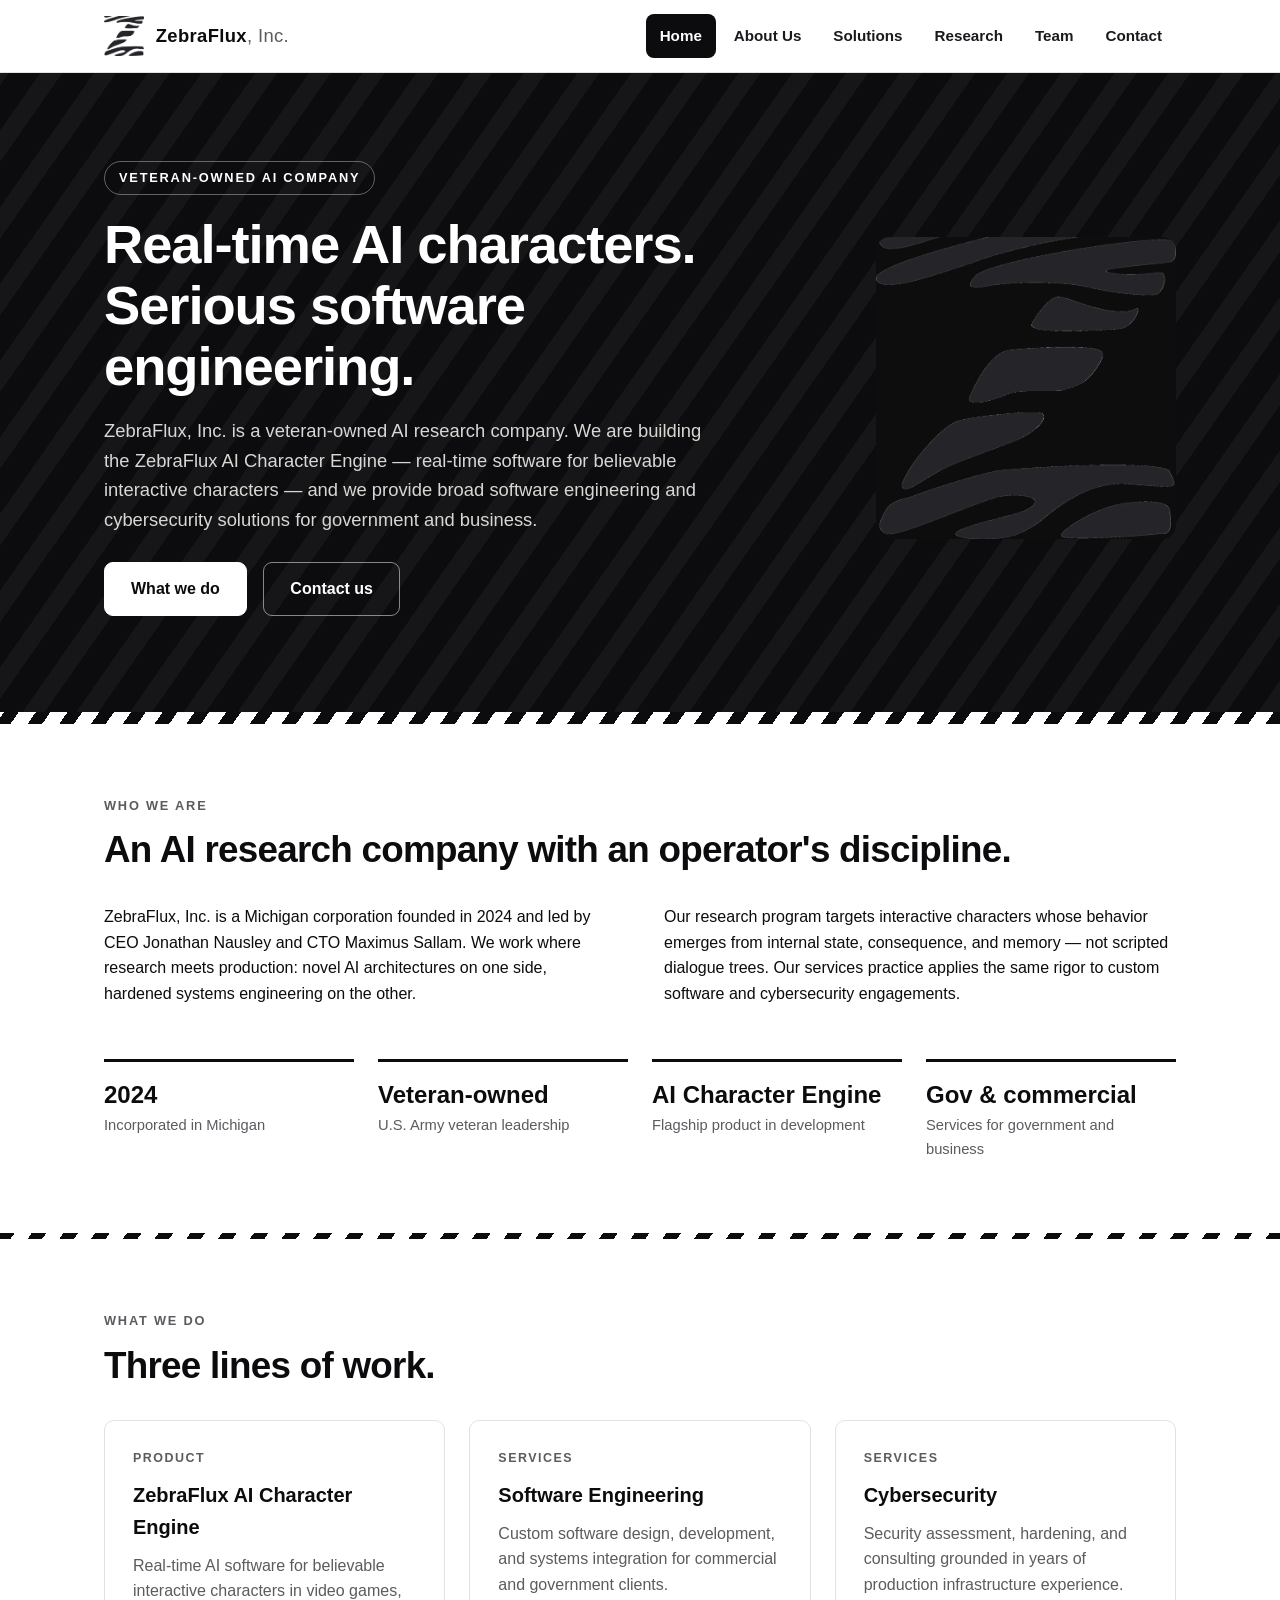
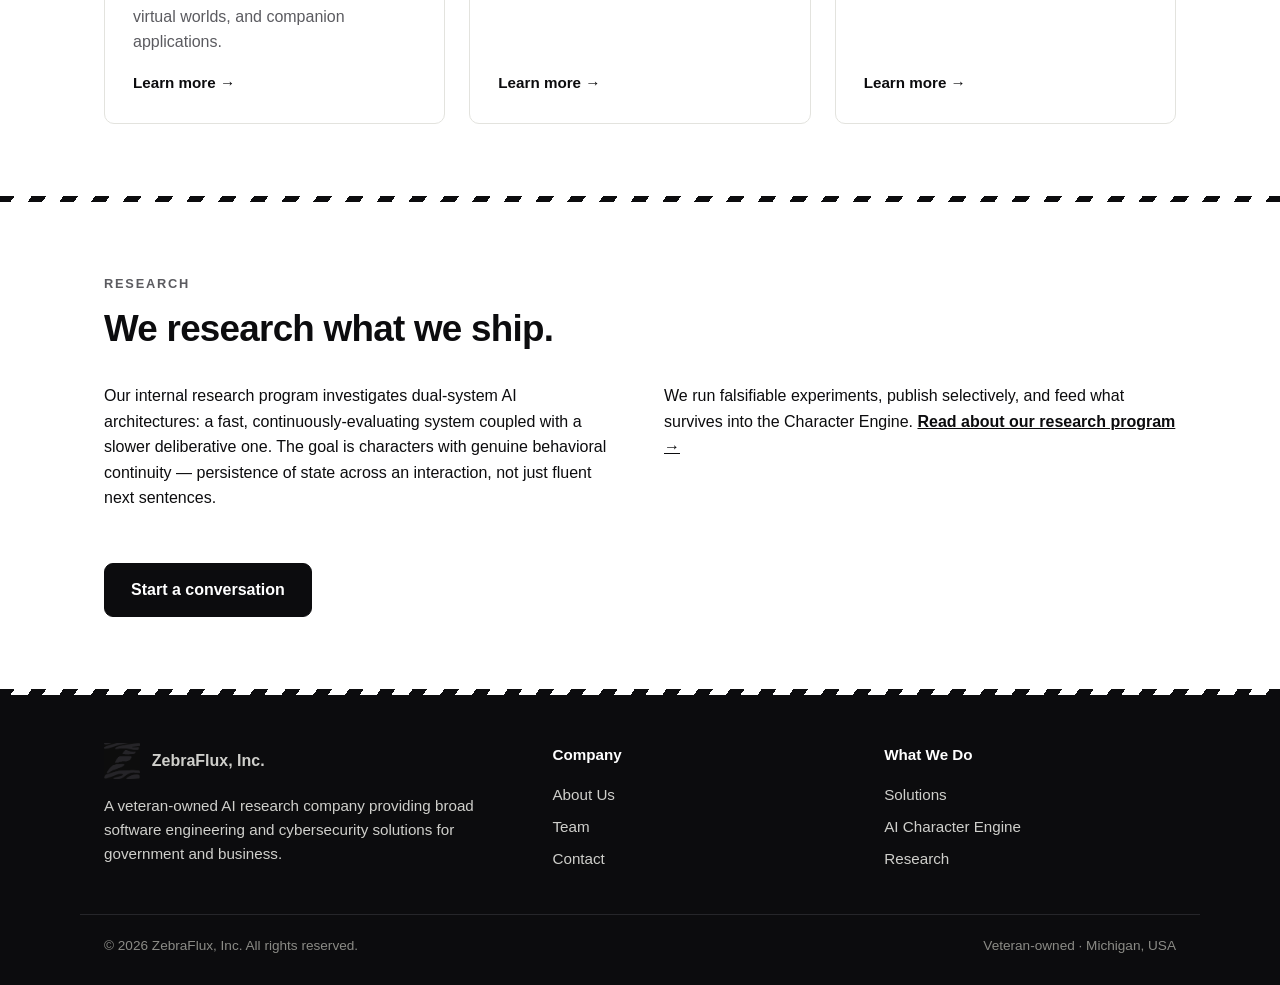
==== index.html @ 6d43fd82 "it's zebra time" ====
<!DOCTYPE html>
<html lang="en">
<head>
<meta charset="UTF-8">
<meta name="viewport" content="width=device-width, initial-scale=1.0">
<title>ZebraFlux, Inc. — AI Research, Software Engineering & Cybersecurity</title>
<meta name="description" content="ZebraFlux, Inc. is a veteran-owned AI research company building the ZebraFlux AI Character Engine and providing broad software engineering and cybersecurity solutions for government and business.">
<link rel="icon" type="image/png" href="assets/zebraflux-logo-official.png">
<link rel="stylesheet" href="css/style.css">
</head>
<body>

<header class="site-header">
  <div class="header-inner">
    <a class="brand" href="index.html">
      <img src="assets/zebraflux-logo-official.png" alt="ZebraFlux logo">
      <span class="brand-name">ZebraFlux<span>, Inc.</span></span>
    </a>
    <button class="nav-toggle" aria-label="Menu" onclick="document.querySelector('.nav').classList.toggle('open')">☰</button>
    <nav class="nav">
      <a href="index.html" class="active">Home</a>
      <a href="about.html">About Us</a>
      <a href="solutions.html">Solutions</a>
      <a href="research.html">Research</a>
      <a href="team.html">Team</a>
      <a href="contact.html">Contact</a>
    </nav>
  </div>
</header>

<section class="hero">
  <div class="hero-inner">
    <div>
      <span class="eyebrow">Veteran-Owned AI Company</span>
      <h1>Real-time AI characters. Serious software engineering.</h1>
      <p class="lede">ZebraFlux, Inc. is a veteran-owned AI research company. We are building the ZebraFlux AI Character Engine — real-time software for believable interactive characters — and we provide broad software engineering and cybersecurity solutions for government and business.</p>
      <a class="btn" href="solutions.html">What we do</a>
      <a class="btn ghost" href="contact.html">Contact us</a>
    </div>
    <div class="hero-mark">
      <img src="assets/zebraflux-logo-official-dark.png" alt="ZebraFlux brush-stroke Z mark">
    </div>
  </div>
</section>
<div class="stripe-band"></div>

<section class="wrap">
  <p class="section-label">Who we are</p>
  <h2 class="section-title">An AI research company with an operator's discipline.</h2>
  <div class="split">
    <p>ZebraFlux, Inc. is a Michigan corporation founded in 2024 and led by CEO Jonathan Nausley and CTO Maximus Sallam. We work where research meets production: novel AI architectures on one side, hardened systems engineering on the other.</p>
    <p>Our research program targets interactive characters whose behavior emerges from internal state, consequence, and memory — not scripted dialogue trees. Our services practice applies the same rigor to custom software and cybersecurity engagements.</p>
  </div>
  <div class="facts">
    <div class="fact"><div class="v">2024</div><div class="l">Incorporated in Michigan</div></div>
    <div class="fact"><div class="v">Veteran-owned</div><div class="l">U.S. Army veteran leadership</div></div>
    <div class="fact"><div class="v">AI Character Engine</div><div class="l">Flagship product in development</div></div>
    <div class="fact"><div class="v">Gov &amp; commercial</div><div class="l">Services for government and business</div></div>
  </div>
</section>

<div class="stripe-band thin"></div>

<section class="wrap">
  <p class="section-label">What we do</p>
  <h2 class="section-title">Three lines of work.</h2>
  <div class="cards">
    <a class="card" href="solutions.html#character-engine">
      <div class="kicker">Product</div>
      <h3>ZebraFlux AI Character Engine</h3>
      <p>Real-time AI software for believable interactive characters in video games, virtual worlds, and companion applications.</p>
      <span class="more">Learn more</span>
    </a>
    <a class="card" href="solutions.html#engineering">
      <div class="kicker">Services</div>
      <h3>Software Engineering</h3>
      <p>Custom software design, development, and systems integration for commercial and government clients.</p>
      <span class="more">Learn more</span>
    </a>
    <a class="card" href="solutions.html#cybersecurity">
      <div class="kicker">Services</div>
      <h3>Cybersecurity</h3>
      <p>Security assessment, hardening, and consulting grounded in years of production infrastructure experience.</p>
      <span class="more">Learn more</span>
    </a>
  </div>
</section>

<div class="stripe-band thin"></div>

<section class="wrap">
  <p class="section-label">Research</p>
  <h2 class="section-title">We research what we ship.</h2>
  <div class="split">
    <p>Our internal research program investigates dual-system AI architectures: a fast, continuously-evaluating system coupled with a slower deliberative one. The goal is characters with genuine behavioral continuity — persistence of state across an interaction, not just fluent next sentences.</p>
    <p>We run falsifiable experiments, publish selectively, and feed what survives into the Character Engine. <a href="research.html" style="font-weight:700">Read about our research program →</a></p>
  </div>
  <div style="margin-top:36px">
    <a class="btn dark" href="contact.html">Start a conversation</a>
  </div>
</section>

<div class="stripe-band thin"></div>
<footer>
  <div class="footer-inner">
    <div>
      <div class="footer-brand">
        <img src="assets/zebraflux-logo-official-dark.png" alt="ZebraFlux logo">
        <strong>ZebraFlux, Inc.</strong>
      </div>
      <p style="font-size:.95rem;max-width:32em">A veteran-owned AI research company providing broad software engineering and cybersecurity solutions for government and business.</p>
    </div>
    <div>
      <h4>Company</h4>
      <a href="about.html">About Us</a>
      <a href="team.html">Team</a>
      <a href="contact.html">Contact</a>
    </div>
    <div>
      <h4>What We Do</h4>
      <a href="solutions.html">Solutions</a>
      <a href="solutions.html#character-engine">AI Character Engine</a>
      <a href="research.html">Research</a>
    </div>
  </div>
  <div class="fineprint">
    <span>© <span id="yr">2026</span> ZebraFlux, Inc. All rights reserved.</span>
    <span>Veteran-owned · Michigan, USA</span>
  </div>
</footer>
<script src="js/main.js"></script>
</body>
</html>
---- css/style.css ----
/* ZebraFlux, Inc. — zebraflux.com
   Zebra theme: monochrome, high contrast, stripe motif. No fluff. */
:root {
  --ink: #0c0c0e;
  --ink-soft: #1a1a1e;
  --paper: #ffffff;
  --smoke: #f4f4f1;
  --line: #e3e3de;
  --muted: #5b5b60;
  --stripe: repeating-linear-gradient(-55deg, #0c0c0e 0 12px, transparent 12px 26px);
  --radius: 10px;
  --maxw: 1120px;
  --font: "Inter", -apple-system, BlinkMacSystemFont, "Segoe UI", Roboto, Helvetica, Arial, sans-serif;
}
* { box-sizing: border-box; }
html { scroll-behavior: smooth; }
body {
  margin: 0;
  font-family: var(--font);
  color: var(--ink);
  background: var(--paper);
  line-height: 1.6;
  -webkit-font-smoothing: antialiased;
}
img { max-width: 100%; }
a { color: inherit; }

/* ---------- header ---------- */
.site-header {
  position: sticky; top: 0; z-index: 50;
  background: rgba(255,255,255,.96);
  backdrop-filter: blur(6px);
  border-bottom: 1px solid var(--line);
}
.header-inner {
  max-width: var(--maxw); margin: 0 auto; padding: 0 24px;
  display: flex; align-items: center; justify-content: space-between;
  height: 72px;
}
.brand { display: flex; align-items: center; gap: 12px; text-decoration: none; }
.brand img { height: 40px; width: auto; display: block; }
.brand-name { font-weight: 800; letter-spacing: .02em; font-size: 1.15rem; }
.brand-name span { font-weight: 400; color: var(--muted); }
.nav { display: flex; gap: 4px; align-items: center; }
.nav a {
  text-decoration: none; font-size: .95rem; font-weight: 600;
  padding: 10px 14px; border-radius: 8px; color: var(--ink-soft);
}
.nav a:hover { background: var(--smoke); }
.nav a.active { background: var(--ink); color: #fff; }
.nav-toggle { display: none; background: none; border: 1px solid var(--line); border-radius: 8px; padding: 8px 12px; font-size: 1.1rem; cursor: pointer; }

/* ---------- hero ---------- */
.hero {
  background: var(--ink);
  color: #fff;
  position: relative;
  overflow: hidden;
}
.hero::after {
  content: ""; position: absolute; inset: 0;
  background: repeating-linear-gradient(-55deg, rgba(255,255,255,.045) 0 18px, transparent 18px 44px);
  pointer-events: none;
}
.hero-inner {
  max-width: var(--maxw); margin: 0 auto; padding: 88px 24px 96px;
  position: relative; z-index: 1;
  display: grid; grid-template-columns: 1.4fr .8fr; gap: 48px; align-items: center;
}
.eyebrow {
  display: inline-block; font-size: .8rem; font-weight: 700;
  letter-spacing: .14em; text-transform: uppercase;
  border: 1px solid rgba(255,255,255,.35); border-radius: 999px;
  padding: 6px 14px; margin-bottom: 20px; color: #fff;
}
.hero h1 { font-size: clamp(2rem, 4.6vw, 3.4rem); line-height: 1.12; margin: 0 0 18px; letter-spacing: -0.02em; }
.hero p.lede { font-size: 1.15rem; color: #d7d7d4; max-width: 34em; margin: 0 0 28px; }
.hero-mark img { width: 100%; max-width: 300px; display: block; margin-left: auto; border-radius: 14px; }
.btn {
  display: inline-block; text-decoration: none; font-weight: 700;
  padding: 13px 26px; border-radius: 9px; font-size: 1rem;
  background: #fff; color: var(--ink); border: 1px solid #fff;
}
.btn:hover { background: transparent; color: #fff; }
.btn.dark { background: var(--ink); color: #fff; border-color: var(--ink); }
.btn.dark:hover { background: transparent; color: var(--ink); }
.btn.ghost { background: transparent; color: #fff; border-color: rgba(255,255,255,.5); margin-left: 12px; }
.btn.ghost:hover { border-color: #fff; }

/* ---------- stripe divider ---------- */
.stripe-band { height: 12px; background: var(--stripe); }
.stripe-band.thin { height: 6px; }

/* ---------- layout ---------- */
.wrap { max-width: var(--maxw); margin: 0 auto; padding: 72px 24px; }
.wrap.narrow { max-width: 780px; }
.section-label { font-size: .8rem; font-weight: 700; letter-spacing: .14em; text-transform: uppercase; color: var(--muted); margin: 0 0 12px; }
h2.section-title { font-size: clamp(1.6rem, 3vw, 2.3rem); letter-spacing: -0.02em; margin: 0 0 16px; line-height: 1.2; }
.split { display: grid; grid-template-columns: 1fr 1fr; gap: 48px; align-items: start; }
.split h3 { margin-top: 0; }
.muted { color: var(--muted); }

/* cards */
.cards { display: grid; grid-template-columns: repeat(3, 1fr); gap: 24px; margin-top: 32px; }
.card {
  border: 1px solid var(--line); border-radius: var(--radius);
  padding: 28px; background: #fff; text-decoration: none; color: inherit;
  display: flex; flex-direction: column;
}
.card:hover { border-color: var(--ink); }
.card .kicker { font-size: .78rem; font-weight: 700; letter-spacing: .12em; text-transform: uppercase; color: var(--muted); margin-bottom: 10px; }
.card h3 { margin: 0 0 10px; font-size: 1.25rem; }
.card p { margin: 0 0 16px; color: var(--muted); flex: 1; }
.card .more { font-weight: 700; font-size: .95rem; }
.card .more::after { content: " →"; }

/* team */
.team-grid { display: grid; grid-template-columns: 1fr 1fr; gap: 24px; margin-top: 32px; }
.member { border: 1px solid var(--line); border-radius: var(--radius); padding: 32px; display: flex; gap: 24px; align-items: flex-start; }
.avatar {
  flex: 0 0 84px; width: 84px; height: 84px; border-radius: 50%;
  background: var(--ink); color: #fff;
  display: flex; align-items: center; justify-content: center;
  font-weight: 800; font-size: 1.6rem; letter-spacing: .02em;
}
.member h3 { margin: 0 0 4px; }
.member .role { font-weight: 700; font-size: .9rem; color: var(--muted); margin-bottom: 12px; }
.member p { margin: 0; color: var(--muted); font-size: .98rem; }

/* facts */
.facts { display: grid; grid-template-columns: repeat(4, 1fr); gap: 24px; margin-top: 36px; }
.fact { border-top: 3px solid var(--ink); padding-top: 14px; }
.fact .v { font-size: 1.5rem; font-weight: 800; }
.fact .l { color: var(--muted); font-size: .92rem; }

/* ---------- contact form ---------- */
.form-grid { display: grid; grid-template-columns: 1fr 1fr; gap: 20px; }
.field { display: flex; flex-direction: column; gap: 6px; }
.field.full { grid-column: 1 / -1; }
.field label { font-weight: 700; font-size: .9rem; }
.field input, .field select, .field textarea {
  font: inherit; padding: 12px 14px; border: 1px solid var(--line);
  border-radius: 8px; background: #fff; color: var(--ink);
}
.field input:focus, .field select:focus, .field textarea:focus {
  outline: 2px solid var(--ink); outline-offset: 1px; border-color: var(--ink);
}
.field textarea { min-height: 150px; resize: vertical; }
.form-note { font-size: .9rem; color: var(--muted); margin-top: 16px; }
.contact-alt { margin-top: 40px; border: 1px solid var(--line); border-radius: var(--radius); padding: 28px; background: var(--smoke); }

/* ---------- footer ---------- */
footer { background: var(--ink); color: #cfcfcb; }
.footer-inner { max-width: var(--maxw); margin: 0 auto; padding: 48px 24px 32px; display: grid; grid-template-columns: 1.4fr 1fr 1fr; gap: 40px; }
.footer-inner h4 { color: #fff; margin: 0 0 12px; font-size: .95rem; }
.footer-inner a { color: #cfcfcb; text-decoration: none; display: block; padding: 4px 0; font-size: .95rem; }
.footer-inner a:hover { color: #fff; }
.footer-brand { display: flex; align-items: center; gap: 12px; margin-bottom: 14px; }
.footer-brand img { height: 36px; }
.fineprint { max-width: var(--maxw); margin: 0 auto; padding: 0 24px 28px; font-size: .85rem; color: #8b8b86; border-top: 1px solid #26262a; padding-top: 20px; display: flex; justify-content: space-between; flex-wrap: wrap; gap: 8px; }

/* ---------- responsive ---------- */
@media (max-width: 900px) {
  .hero-inner { grid-template-columns: 1fr; padding: 64px 24px; }
  .hero-mark img { margin: 0; max-width: 200px; }
  .cards, .team-grid { grid-template-columns: 1fr; }
  .split { grid-template-columns: 1fr; }
  .facts { grid-template-columns: 1fr 1fr; }
  .footer-inner { grid-template-columns: 1fr; }
  .nav {
    display: none; position: absolute; top: 72px; left: 0; right: 0;
    background: #fff; flex-direction: column; align-items: stretch;
    border-bottom: 1px solid var(--line); padding: 8px 16px 16px;
  }
  .nav.open { display: flex; }
  .nav-toggle { display: block; }
  .form-grid { grid-template-columns: 1fr; }
}
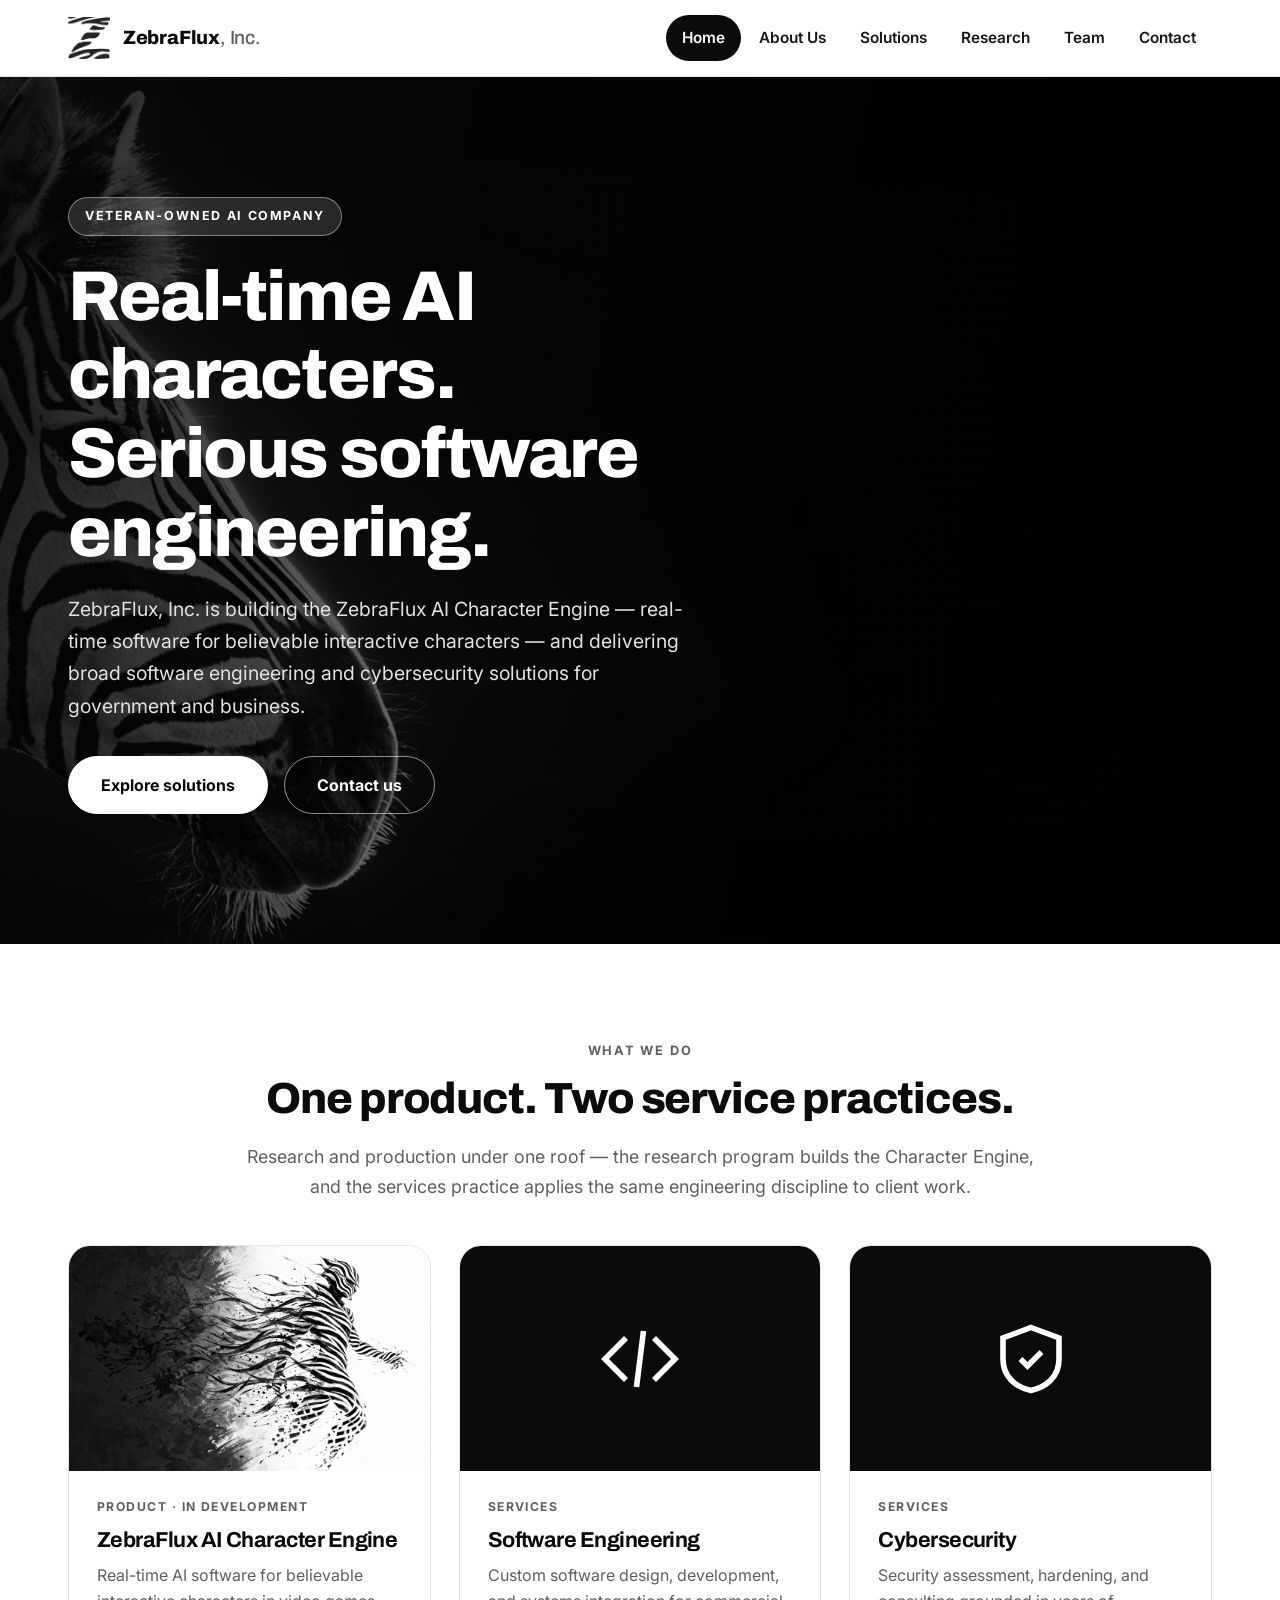
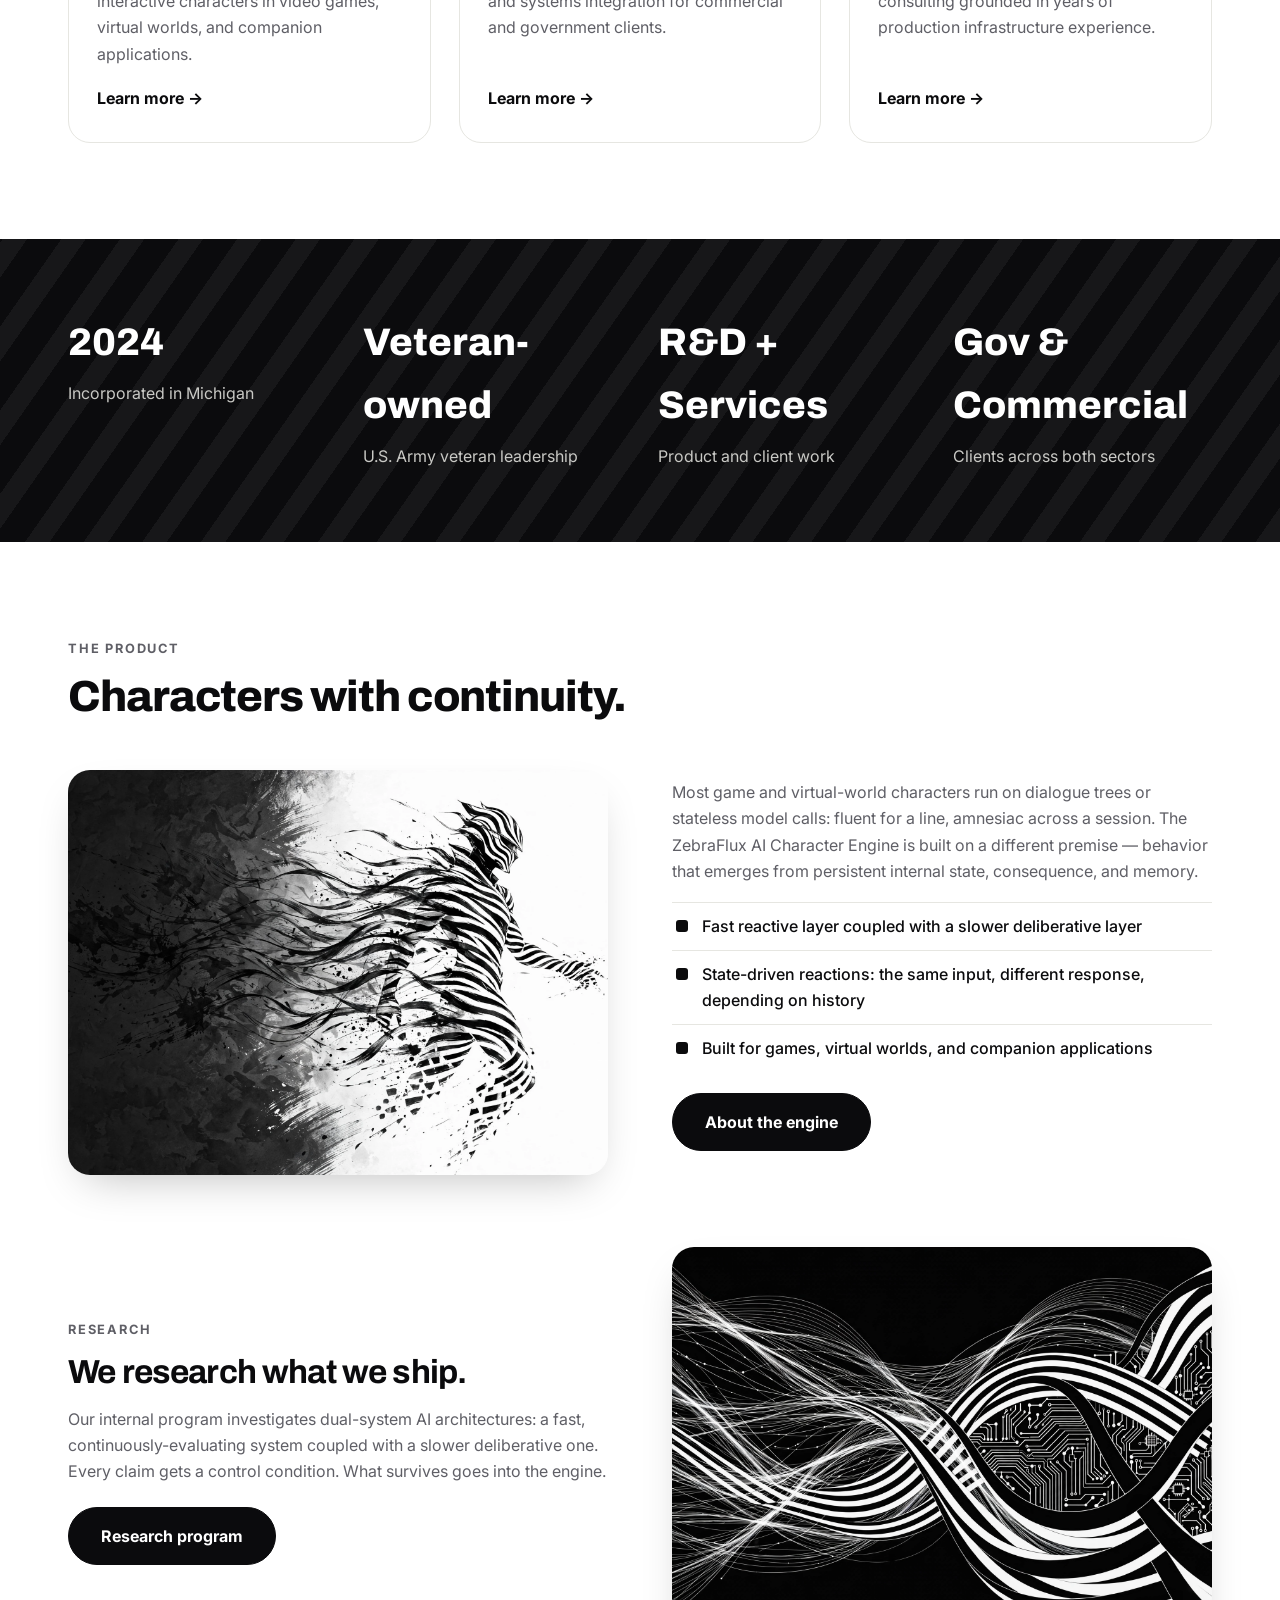
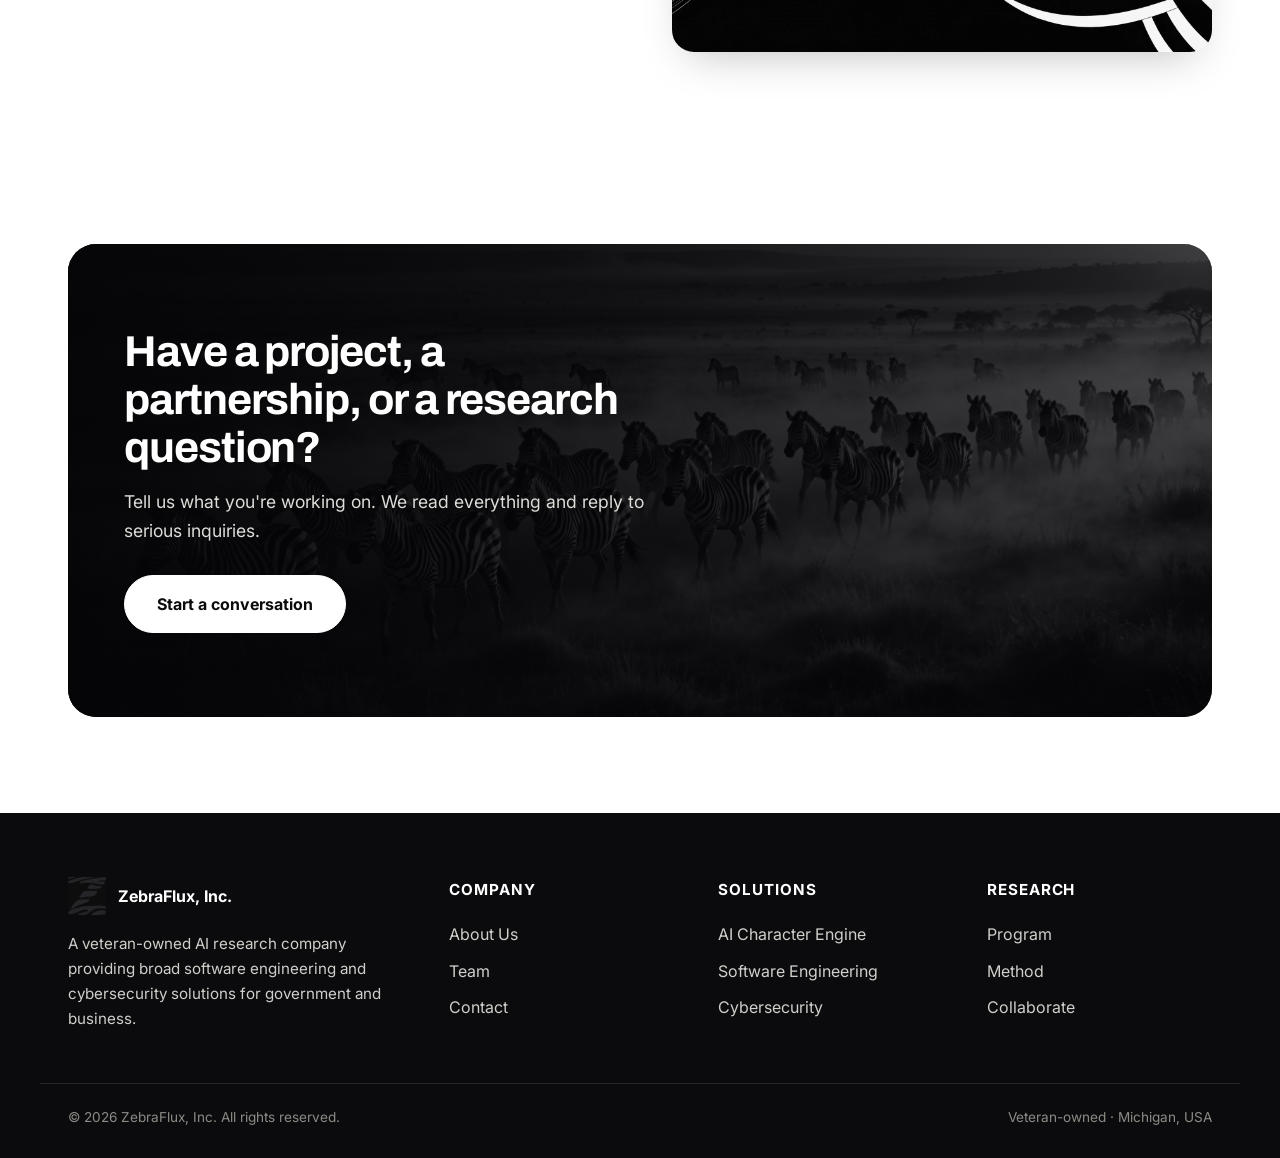
==== commit 303ec715: "edited the site using Angular" ====
--- a/index.html
+++ b/index.html
@@ -6,6 +6,9 @@
 <title>ZebraFlux, Inc. — AI Research, Software Engineering & Cybersecurity</title>
 <meta name="description" content="ZebraFlux, Inc. is a veteran-owned AI research company building the ZebraFlux AI Character Engine and providing broad software engineering and cybersecurity solutions for government and business.">
 <link rel="icon" type="image/png" href="assets/zebraflux-logo-official.png">
+<link rel="preconnect" href="https://fonts.googleapis.com">
+<link rel="preconnect" href="https://fonts.gstatic.com" crossorigin>
+<link href="https://fonts.googleapis.com/css2?family=Archivo:wght@500;700;800&family=Inter:wght@400;500;600;700&display=swap" rel="stylesheet">
 <link rel="stylesheet" href="css/style.css">
 </head>
 <body>
@@ -28,87 +31,116 @@
   </div>
 </header>
 
-<section class="hero">
+<section class="hero-photo">
+  <img class="bg" src="assets/hero-zebra.webp" alt="Zebra in dramatic black-and-white studio light">
+  <div class="scrim"></div>
   <div class="hero-inner">
-    <div>
-      <span class="eyebrow">Veteran-Owned AI Company</span>
+    <div class="constrain">
+      <span class="chip">Veteran-Owned AI Company</span>
       <h1>Real-time AI characters. Serious software engineering.</h1>
-      <p class="lede">ZebraFlux, Inc. is a veteran-owned AI research company. We are building the ZebraFlux AI Character Engine — real-time software for believable interactive characters — and we provide broad software engineering and cybersecurity solutions for government and business.</p>
-      <a class="btn" href="solutions.html">What we do</a>
+      <p class="lede">ZebraFlux, Inc. is building the ZebraFlux AI Character Engine — real-time software for believable interactive characters — and delivering broad software engineering and cybersecurity solutions for government and business.</p>
+      <a class="btn" href="solutions.html">Explore solutions</a>
       <a class="btn ghost" href="contact.html">Contact us</a>
-    </div>
-    <div class="hero-mark">
-      <img src="assets/zebraflux-logo-official-dark.png" alt="ZebraFlux brush-stroke Z mark">
     </div>
   </div>
 </section>
-<div class="stripe-band"></div>
 
 <section class="wrap">
-  <p class="section-label">Who we are</p>
-  <h2 class="section-title">An AI research company with an operator's discipline.</h2>
-  <div class="split">
-    <p>ZebraFlux, Inc. is a Michigan corporation founded in 2024 and led by CEO Jonathan Nausley and CTO Maximus Sallam. We work where research meets production: novel AI architectures on one side, hardened systems engineering on the other.</p>
-    <p>Our research program targets interactive characters whose behavior emerges from internal state, consequence, and memory — not scripted dialogue trees. Our services practice applies the same rigor to custom software and cybersecurity engagements.</p>
+  <div class="center">
+    <p class="eyebrow">What we do</p>
+    <h2 class="section-title">One product. Two service practices.</h2>
+    <p class="section-sub">Research and production under one roof — the research program builds the Character Engine, and the services practice applies the same engineering discipline to client work.</p>
   </div>
-  <div class="facts">
-    <div class="fact"><div class="v">2024</div><div class="l">Incorporated in Michigan</div></div>
-    <div class="fact"><div class="v">Veteran-owned</div><div class="l">U.S. Army veteran leadership</div></div>
-    <div class="fact"><div class="v">AI Character Engine</div><div class="l">Flagship product in development</div></div>
-    <div class="fact"><div class="v">Gov &amp; commercial</div><div class="l">Services for government and business</div></div>
-  </div>
-</section>
-
-<div class="stripe-band thin"></div>
-
-<section class="wrap">
-  <p class="section-label">What we do</p>
-  <h2 class="section-title">Three lines of work.</h2>
-  <div class="cards">
-    <a class="card" href="solutions.html#character-engine">
-      <div class="kicker">Product</div>
-      <h3>ZebraFlux AI Character Engine</h3>
-      <p>Real-time AI software for believable interactive characters in video games, virtual worlds, and companion applications.</p>
-      <span class="more">Learn more</span>
+  <div class="media-cards">
+    <a class="media-card" href="solutions.html#character-engine">
+      <div class="ph"><img src="assets/engine-figure.webp" alt="Stylized character figure dissolving into zebra stripes"></div>
+      <div class="tx">
+        <div class="kicker">Product · In development</div>
+        <h3>ZebraFlux AI Character Engine</h3>
+        <p>Real-time AI software for believable interactive characters in video games, virtual worlds, and companion applications.</p>
+        <span class="more">Learn more</span>
+      </div>
     </a>
-    <a class="card" href="solutions.html#engineering">
-      <div class="kicker">Services</div>
-      <h3>Software Engineering</h3>
-      <p>Custom software design, development, and systems integration for commercial and government clients.</p>
-      <span class="more">Learn more</span>
+    <a class="media-card" href="solutions.html#engineering">
+      <div class="ph tile">
+        <svg viewBox="0 0 24 24"><path d="M8 6l-6 6 6 6M16 6l6 6-6 6M13 4l-2 16"/></svg>
+      </div>
+      <div class="tx">
+        <div class="kicker">Services</div>
+        <h3>Software Engineering</h3>
+        <p>Custom software design, development, and systems integration for commercial and government clients.</p>
+        <span class="more">Learn more</span>
+      </div>
     </a>
-    <a class="card" href="solutions.html#cybersecurity">
-      <div class="kicker">Services</div>
-      <h3>Cybersecurity</h3>
-      <p>Security assessment, hardening, and consulting grounded in years of production infrastructure experience.</p>
-      <span class="more">Learn more</span>
+    <a class="media-card" href="solutions.html#cybersecurity">
+      <div class="ph tile">
+        <svg viewBox="0 0 24 24"><path d="M12 3l8 3v6c0 5-3.5 8-8 9-4.5-1-8-4-8-9V6z"/><path d="M9 12l2 2 4-4"/></svg>
+      </div>
+      <div class="tx">
+        <div class="kicker">Services</div>
+        <h3>Cybersecurity</h3>
+        <p>Security assessment, hardening, and consulting grounded in years of production infrastructure experience.</p>
+        <span class="more">Learn more</span>
+      </div>
     </a>
   </div>
 </section>
 
-<div class="stripe-band thin"></div>
-
-<section class="wrap">
-  <p class="section-label">Research</p>
-  <h2 class="section-title">We research what we ship.</h2>
-  <div class="split">
-    <p>Our internal research program investigates dual-system AI architectures: a fast, continuously-evaluating system coupled with a slower deliberative one. The goal is characters with genuine behavioral continuity — persistence of state across an interaction, not just fluent next sentences.</p>
-    <p>We run falsifiable experiments, publish selectively, and feed what survives into the Character Engine. <a href="research.html" style="font-weight:700">Read about our research program →</a></p>
-  </div>
-  <div style="margin-top:36px">
-    <a class="btn dark" href="contact.html">Start a conversation</a>
+<section class="band">
+  <div class="band-inner">
+    <div class="stat"><div class="v">2024</div><div class="l">Incorporated in Michigan</div></div>
+    <div class="stat"><div class="v">Veteran-owned</div><div class="l">U.S. Army veteran leadership</div></div>
+    <div class="stat"><div class="v">R&amp;D + Services</div><div class="l">Product and client work</div></div>
+    <div class="stat"><div class="v">Gov &amp; Commercial</div><div class="l">Clients across both sectors</div></div>
   </div>
 </section>
 
-<div class="stripe-band thin"></div>
+<section class="wrap">
+  <p class="eyebrow">The product</p>
+  <h2 class="section-title">Characters with continuity.</h2>
+  <div class="feature">
+    <div class="f-media"><img src="assets/engine-figure.webp" alt="Character figure formed from zebra stripes"></div>
+    <div class="f-text">
+      <p>Most game and virtual-world characters run on dialogue trees or stateless model calls: fluent for a line, amnesiac across a session. The ZebraFlux AI Character Engine is built on a different premise — behavior that emerges from persistent internal state, consequence, and memory.</p>
+      <ul>
+        <li>Fast reactive layer coupled with a slower deliberative layer</li>
+        <li>State-driven reactions: the same input, different response, depending on history</li>
+        <li>Built for games, virtual worlds, and companion applications</li>
+      </ul>
+      <p style="margin-top:22px"><a class="btn dark" href="solutions.html#character-engine">About the engine</a></p>
+    </div>
+  </div>
+  <div class="feature flip">
+    <div class="f-media"><img src="assets/research-dual.webp" alt="Two interweaving systems rendered as stripe-like data streams"></div>
+    <div class="f-text">
+      <p class="eyebrow">Research</p>
+      <h3>We research what we ship.</h3>
+      <p>Our internal program investigates dual-system AI architectures: a fast, continuously-evaluating system coupled with a slower deliberative one. Every claim gets a control condition. What survives goes into the engine.</p>
+      <p style="margin-top:22px"><a class="btn dark" href="research.html">Research program</a></p>
+    </div>
+  </div>
+</section>
+
+<section class="cta-pad">
+  <div class="cta-banner">
+    <img class="bg" src="assets/about-herd.webp" alt="">
+    <div class="scrim"></div>
+    <div class="cta-inner">
+      <h2>Have a project, a partnership, or a research question?</h2>
+      <p>Tell us what you're working on. We read everything and reply to serious inquiries.</p>
+      <a class="btn" href="contact.html">Start a conversation</a>
+    </div>
+  </div>
+</section>
+
 <footer>
   <div class="footer-inner">
     <div>
       <div class="footer-brand">
         <img src="assets/zebraflux-logo-official-dark.png" alt="ZebraFlux logo">
-        <strong>ZebraFlux, Inc.</strong>
+        <strong style="color:#fff">ZebraFlux, Inc.</strong>
       </div>
-      <p style="font-size:.95rem;max-width:32em">A veteran-owned AI research company providing broad software engineering and cybersecurity solutions for government and business.</p>
+      <p style="font-size:.95rem;max-width:30em">A veteran-owned AI research company providing broad software engineering and cybersecurity solutions for government and business.</p>
     </div>
     <div>
       <h4>Company</h4>
@@ -117,10 +149,16 @@
       <a href="contact.html">Contact</a>
     </div>
     <div>
-      <h4>What We Do</h4>
-      <a href="solutions.html">Solutions</a>
+      <h4>Solutions</h4>
       <a href="solutions.html#character-engine">AI Character Engine</a>
-      <a href="research.html">Research</a>
+      <a href="solutions.html#engineering">Software Engineering</a>
+      <a href="solutions.html#cybersecurity">Cybersecurity</a>
+    </div>
+    <div>
+      <h4>Research</h4>
+      <a href="research.html">Program</a>
+      <a href="research.html#method">Method</a>
+      <a href="contact.html">Collaborate</a>
     </div>
   </div>
   <div class="fineprint">
--- a/css/style.css
+++ b/css/style.css
@@ -1,178 +1,180 @@
 /* ZebraFlux, Inc. — zebraflux.com
-   Zebra theme: monochrome, high contrast, stripe motif. No fluff. */
+   Design language: Google developer sites (tensorflow.org / developers.google.com)
+   — big display type, rounded cards, full-bleed photo heroes, generous whitespace.
+   Palette: zebra monochrome. */
 :root {
-  --ink: #0c0c0e;
-  --ink-soft: #1a1a1e;
+  --ink: #0b0b0d;
+  --ink-2: #17171b;
   --paper: #ffffff;
-  --smoke: #f4f4f1;
-  --line: #e3e3de;
-  --muted: #5b5b60;
-  --stripe: repeating-linear-gradient(-55deg, #0c0c0e 0 12px, transparent 12px 26px);
-  --radius: 10px;
-  --maxw: 1120px;
-  --font: "Inter", -apple-system, BlinkMacSystemFont, "Segoe UI", Roboto, Helvetica, Arial, sans-serif;
+  --wash: #f5f5f3;
+  --line: #e6e6e1;
+  --muted: #5f5f66;
+  --radius: 22px;
+  --maxw: 1200px;
+  --display: "Archivo", "Inter", -apple-system, "Segoe UI", Roboto, sans-serif;
+  --body: "Inter", -apple-system, BlinkMacSystemFont, "Segoe UI", Roboto, sans-serif;
+  --shadow: 0 18px 45px -18px rgba(0,0,0,.28);
 }
 * { box-sizing: border-box; }
 html { scroll-behavior: smooth; }
-body {
-  margin: 0;
-  font-family: var(--font);
-  color: var(--ink);
-  background: var(--paper);
-  line-height: 1.6;
-  -webkit-font-smoothing: antialiased;
-}
-img { max-width: 100%; }
+body { margin: 0; font-family: var(--body); color: var(--ink); background: var(--paper); line-height: 1.65; -webkit-font-smoothing: antialiased; }
+img { max-width: 100%; display: block; }
 a { color: inherit; }
+h1, h2, h3 { font-family: var(--display); letter-spacing: -0.025em; line-height: 1.12; }
 
 /* ---------- header ---------- */
-.site-header {
-  position: sticky; top: 0; z-index: 50;
-  background: rgba(255,255,255,.96);
-  backdrop-filter: blur(6px);
-  border-bottom: 1px solid var(--line);
-}
-.header-inner {
-  max-width: var(--maxw); margin: 0 auto; padding: 0 24px;
-  display: flex; align-items: center; justify-content: space-between;
-  height: 72px;
-}
-.brand { display: flex; align-items: center; gap: 12px; text-decoration: none; }
-.brand img { height: 40px; width: auto; display: block; }
-.brand-name { font-weight: 800; letter-spacing: .02em; font-size: 1.15rem; }
-.brand-name span { font-weight: 400; color: var(--muted); }
-.nav { display: flex; gap: 4px; align-items: center; }
-.nav a {
-  text-decoration: none; font-size: .95rem; font-weight: 600;
-  padding: 10px 14px; border-radius: 8px; color: var(--ink-soft);
-}
-.nav a:hover { background: var(--smoke); }
+.site-header { position: sticky; top: 0; z-index: 60; background: rgba(255,255,255,.94); backdrop-filter: blur(10px); border-bottom: 1px solid var(--line); }
+.header-inner { max-width: var(--maxw); margin: 0 auto; padding: 0 28px; height: 76px; display: flex; align-items: center; justify-content: space-between; }
+.brand { display: flex; align-items: center; gap: 13px; text-decoration: none; }
+.brand img { height: 42px; width: auto; }
+.brand-name { font-family: var(--display); font-weight: 800; font-size: 1.2rem; letter-spacing: -.01em; }
+.brand-name span { font-weight: 500; color: var(--muted); }
+.nav { display: flex; gap: 2px; align-items: center; }
+.nav a { text-decoration: none; font-weight: 600; font-size: .96rem; padding: 10px 16px; border-radius: 999px; color: var(--ink-2); }
+.nav a:hover { background: var(--wash); }
 .nav a.active { background: var(--ink); color: #fff; }
-.nav-toggle { display: none; background: none; border: 1px solid var(--line); border-radius: 8px; padding: 8px 12px; font-size: 1.1rem; cursor: pointer; }
+.nav-toggle { display: none; background: none; border: 1px solid var(--line); border-radius: 10px; padding: 8px 13px; font-size: 1.15rem; cursor: pointer; }
 
-/* ---------- hero ---------- */
-.hero {
-  background: var(--ink);
-  color: #fff;
-  position: relative;
-  overflow: hidden;
-}
-.hero::after {
-  content: ""; position: absolute; inset: 0;
-  background: repeating-linear-gradient(-55deg, rgba(255,255,255,.045) 0 18px, transparent 18px 44px);
-  pointer-events: none;
-}
-.hero-inner {
-  max-width: var(--maxw); margin: 0 auto; padding: 88px 24px 96px;
-  position: relative; z-index: 1;
-  display: grid; grid-template-columns: 1.4fr .8fr; gap: 48px; align-items: center;
-}
-.eyebrow {
-  display: inline-block; font-size: .8rem; font-weight: 700;
-  letter-spacing: .14em; text-transform: uppercase;
-  border: 1px solid rgba(255,255,255,.35); border-radius: 999px;
-  padding: 6px 14px; margin-bottom: 20px; color: #fff;
-}
-.hero h1 { font-size: clamp(2rem, 4.6vw, 3.4rem); line-height: 1.12; margin: 0 0 18px; letter-spacing: -0.02em; }
-.hero p.lede { font-size: 1.15rem; color: #d7d7d4; max-width: 34em; margin: 0 0 28px; }
-.hero-mark img { width: 100%; max-width: 300px; display: block; margin-left: auto; border-radius: 14px; }
-.btn {
-  display: inline-block; text-decoration: none; font-weight: 700;
-  padding: 13px 26px; border-radius: 9px; font-size: 1rem;
-  background: #fff; color: var(--ink); border: 1px solid #fff;
-}
-.btn:hover { background: transparent; color: #fff; }
+/* ---------- buttons / chips ---------- */
+.btn { display: inline-block; text-decoration: none; font-weight: 700; font-size: 1rem; padding: 15px 32px; border-radius: 999px; background: #fff; color: var(--ink); border: 1px solid #fff; transition: transform .15s ease; }
+.btn:hover { transform: translateY(-2px); }
 .btn.dark { background: var(--ink); color: #fff; border-color: var(--ink); }
-.btn.dark:hover { background: transparent; color: var(--ink); }
-.btn.ghost { background: transparent; color: #fff; border-color: rgba(255,255,255,.5); margin-left: 12px; }
+.btn.ghost { background: transparent; color: #fff; border-color: rgba(255,255,255,.55); margin-left: 12px; }
 .btn.ghost:hover { border-color: #fff; }
+.chip { display: inline-block; font-size: .78rem; font-weight: 700; letter-spacing: .13em; text-transform: uppercase; padding: 8px 16px; border-radius: 999px; background: rgba(255,255,255,.14); border: 1px solid rgba(255,255,255,.4); color: #fff; margin-bottom: 22px; }
+.chip.dark { background: var(--ink); border-color: var(--ink); color: #fff; }
+.chip.light { background: var(--wash); border-color: var(--line); color: var(--ink); }
 
-/* ---------- stripe divider ---------- */
-.stripe-band { height: 12px; background: var(--stripe); }
-.stripe-band.thin { height: 6px; }
+/* ---------- photo hero ---------- */
+.hero-photo { position: relative; color: #fff; overflow: hidden; background: var(--ink); }
+.hero-photo > img.bg { position: absolute; inset: 0; width: 100%; height: 100%; object-fit: cover; }
+.hero-photo .scrim { position: absolute; inset: 0; background: linear-gradient(100deg, rgba(5,5,8,.88) 0%, rgba(5,5,8,.55) 45%, rgba(5,5,8,.15) 75%); }
+.hero-inner { position: relative; z-index: 1; max-width: var(--maxw); margin: 0 auto; padding: 120px 28px 130px; max-width: var(--maxw); }
+.hero-inner .constrain { max-width: 640px; }
+.hero-photo h1 { font-size: clamp(2.6rem, 5.6vw, 4.4rem); margin: 0 0 20px; font-weight: 800; }
+.hero-photo p.lede { font-size: 1.22rem; color: #e2e2df; max-width: 36em; margin: 0 0 34px; }
+.hero-short .hero-inner { padding: 88px 28px 96px; }
+.hero-short h1 { font-size: clamp(2.2rem, 4.4vw, 3.4rem); }
 
 /* ---------- layout ---------- */
-.wrap { max-width: var(--maxw); margin: 0 auto; padding: 72px 24px; }
-.wrap.narrow { max-width: 780px; }
-.section-label { font-size: .8rem; font-weight: 700; letter-spacing: .14em; text-transform: uppercase; color: var(--muted); margin: 0 0 12px; }
-h2.section-title { font-size: clamp(1.6rem, 3vw, 2.3rem); letter-spacing: -0.02em; margin: 0 0 16px; line-height: 1.2; }
-.split { display: grid; grid-template-columns: 1fr 1fr; gap: 48px; align-items: start; }
-.split h3 { margin-top: 0; }
-.muted { color: var(--muted); }
+.wrap { max-width: var(--maxw); margin: 0 auto; padding: 96px 28px; }
+.wrap.tight { padding: 72px 28px; }
+.eyebrow { font-size: .8rem; font-weight: 700; letter-spacing: .14em; text-transform: uppercase; color: var(--muted); margin: 0 0 14px; }
+.section-title { font-size: clamp(1.9rem, 3.4vw, 2.8rem); margin: 0 0 18px; font-weight: 800; }
+.section-sub { font-size: 1.12rem; color: var(--muted); max-width: 44em; margin: 0 0 8px; }
+.center { text-align: center; }
+.center .section-sub { margin-left: auto; margin-right: auto; }
 
-/* cards */
-.cards { display: grid; grid-template-columns: repeat(3, 1fr); gap: 24px; margin-top: 32px; }
-.card {
-  border: 1px solid var(--line); border-radius: var(--radius);
-  padding: 28px; background: #fff; text-decoration: none; color: inherit;
-  display: flex; flex-direction: column;
-}
-.card:hover { border-color: var(--ink); }
-.card .kicker { font-size: .78rem; font-weight: 700; letter-spacing: .12em; text-transform: uppercase; color: var(--muted); margin-bottom: 10px; }
-.card h3 { margin: 0 0 10px; font-size: 1.25rem; }
-.card p { margin: 0 0 16px; color: var(--muted); flex: 1; }
-.card .more { font-weight: 700; font-size: .95rem; }
-.card .more::after { content: " →"; }
+/* ---------- media cards (image top) ---------- */
+.media-cards { display: grid; grid-template-columns: repeat(3, 1fr); gap: 28px; margin-top: 44px; }
+.media-card { border-radius: var(--radius); overflow: hidden; background: #fff; border: 1px solid var(--line); text-decoration: none; display: flex; flex-direction: column; transition: transform .18s ease, box-shadow .18s ease; }
+.media-card:hover { transform: translateY(-5px); box-shadow: var(--shadow); }
+.media-card .ph { aspect-ratio: 16/10; overflow: hidden; background: var(--ink); }
+.media-card .ph img { width: 100%; height: 100%; object-fit: cover; transition: transform .4s ease; }
+.media-card:hover .ph img { transform: scale(1.04); }
+.media-card .tx { padding: 26px 28px 30px; display: flex; flex-direction: column; flex: 1; }
+.media-card .kicker { font-size: .76rem; font-weight: 700; letter-spacing: .12em; text-transform: uppercase; color: var(--muted); margin-bottom: 10px; }
+.media-card h3 { margin: 0 0 10px; font-size: 1.35rem; }
+.media-card p { margin: 0 0 18px; color: var(--muted); flex: 1; }
+.media-card .more { font-weight: 700; }
+.media-card .more::after { content: " →"; }
 
-/* team */
-.team-grid { display: grid; grid-template-columns: 1fr 1fr; gap: 24px; margin-top: 32px; }
-.member { border: 1px solid var(--line); border-radius: var(--radius); padding: 32px; display: flex; gap: 24px; align-items: flex-start; }
-.avatar {
-  flex: 0 0 84px; width: 84px; height: 84px; border-radius: 50%;
-  background: var(--ink); color: #fff;
-  display: flex; align-items: center; justify-content: center;
-  font-weight: 800; font-size: 1.6rem; letter-spacing: .02em;
-}
-.member h3 { margin: 0 0 4px; }
-.member .role { font-weight: 700; font-size: .9rem; color: var(--muted); margin-bottom: 12px; }
-.member p { margin: 0; color: var(--muted); font-size: .98rem; }
+/* icon tiles for services */
+.tile { aspect-ratio: 16/10; display: flex; align-items: center; justify-content: center; background: repeating-linear-gradient(-55deg, #101014 0 22px, #1b1b21 22px 44px); }
+.tile svg { width: 84px; height: 84px; stroke: #fff; fill: none; stroke-width: 1.6; }
 
-/* facts */
-.facts { display: grid; grid-template-columns: repeat(4, 1fr); gap: 24px; margin-top: 36px; }
-.fact { border-top: 3px solid var(--ink); padding-top: 14px; }
-.fact .v { font-size: 1.5rem; font-weight: 800; }
-.fact .l { color: var(--muted); font-size: .92rem; }
+/* ---------- alternating feature rows ---------- */
+.feature { display: grid; grid-template-columns: 1fr 1fr; gap: 64px; align-items: center; margin-top: 72px; }
+.feature:first-of-type { margin-top: 48px; }
+.feature.flip > .f-media { order: 2; }
+.f-media { border-radius: var(--radius); overflow: hidden; box-shadow: var(--shadow); }
+.f-media img { width: 100%; height: 100%; object-fit: cover; aspect-ratio: 4/3; }
+.f-media.icon-panel { aspect-ratio: 4/3; display: flex; align-items: center; justify-content: center; background: repeating-linear-gradient(-55deg, #101014 0 26px, #1e1e25 26px 52px); }
+.f-media.icon-panel svg { width: 110px; height: 110px; stroke: #fff; fill: none; stroke-width: 1.4; }
+.f-text h3 { font-size: clamp(1.5rem, 2.6vw, 2.1rem); margin: 0 0 14px; }
+.f-text p { color: var(--muted); margin: 0 0 14px; }
+.f-text ul { margin: 18px 0 0; padding: 0; list-style: none; }
+.f-text li { padding: 10px 0 10px 30px; position: relative; border-top: 1px solid var(--line); font-weight: 500; }
+.f-text li::before { content: ""; position: absolute; left: 4px; top: 17px; width: 12px; height: 12px; border-radius: 3px; background: var(--ink); }
 
-/* ---------- contact form ---------- */
-.form-grid { display: grid; grid-template-columns: 1fr 1fr; gap: 20px; }
+/* ---------- icon cards ---------- */
+.icon-cards { display: grid; grid-template-columns: repeat(3, 1fr); gap: 28px; margin-top: 44px; }
+.icon-card { border: 1px solid var(--line); border-radius: var(--radius); padding: 34px 30px; background: var(--paper); }
+.icon-card .glyph { width: 58px; height: 58px; border-radius: 16px; background: var(--ink); display: flex; align-items: center; justify-content: center; margin-bottom: 20px; }
+.icon-card .glyph svg { width: 30px; height: 30px; stroke: #fff; fill: none; stroke-width: 1.8; }
+.icon-card h3 { margin: 0 0 10px; font-size: 1.25rem; }
+.icon-card p { margin: 0; color: var(--muted); }
+
+/* ---------- stats band ---------- */
+.band { background: var(--ink); color: #fff; position: relative; overflow: hidden; }
+.band::after { content: ""; position: absolute; inset: 0; background: repeating-linear-gradient(-55deg, rgba(255,255,255,.05) 0 20px, transparent 20px 48px); pointer-events: none; }
+.band-inner { position: relative; z-index: 1; max-width: var(--maxw); margin: 0 auto; padding: 72px 28px; display: grid; grid-template-columns: repeat(4, 1fr); gap: 36px; }
+.stat .v { font-family: var(--display); font-size: 2.4rem; font-weight: 800; }
+.stat .l { color: #c9c9c5; margin-top: 6px; }
+
+/* ---------- CTA banner ---------- */
+.cta-banner { border-radius: 28px; overflow: hidden; position: relative; background: var(--ink); color: #fff; margin: 0 auto; max-width: var(--maxw); }
+.cta-banner > img.bg { position: absolute; inset: 0; width: 100%; height: 100%; object-fit: cover; opacity: .5; }
+.cta-banner .scrim { position: absolute; inset: 0; background: linear-gradient(100deg, rgba(5,5,8,.92), rgba(5,5,8,.45)); }
+.cta-inner { position: relative; z-index: 1; padding: 84px 56px; max-width: 640px; }
+.cta-inner h2 { font-size: clamp(1.8rem, 3.4vw, 2.7rem); margin: 0 0 14px; }
+.cta-inner p { color: #dcdcd8; margin: 0 0 30px; font-size: 1.1rem; }
+.cta-pad { padding: 96px 28px; max-width: var(--maxw); margin: 0 auto; }
+
+/* ---------- team ---------- */
+.team-grid { display: grid; grid-template-columns: 1fr 1fr; gap: 32px; margin-top: 48px; }
+.member { border: 1px solid var(--line); border-radius: var(--radius); overflow: hidden; background: #fff; display: grid; grid-template-columns: 240px 1fr; }
+.photo-frame { position: relative; background: repeating-linear-gradient(-55deg, #141419 0 24px, #202027 24px 48px); min-height: 320px; display: flex; flex-direction: column; align-items: center; justify-content: center; gap: 14px; color: #fff; }
+.photo-frame .mono { width: 92px; height: 92px; border-radius: 50%; border: 2px solid rgba(255,255,255,.7); display: flex; align-items: center; justify-content: center; font-family: var(--display); font-weight: 800; font-size: 1.9rem; }
+.photo-frame .cap { font-size: .82rem; letter-spacing: .1em; text-transform: uppercase; color: #b9b9b4; text-align: center; padding: 0 20px; }
+.member .bio { padding: 36px 34px; }
+.member .bio h3 { margin: 0 0 4px; font-size: 1.5rem; }
+.member .role { font-weight: 700; color: var(--muted); font-size: .95rem; margin-bottom: 16px; }
+.member .bio p { color: var(--muted); margin: 0; }
+
+/* ---------- contact ---------- */
+.contact-grid { display: grid; grid-template-columns: 1.15fr .85fr; gap: 56px; align-items: start; margin-top: 40px; }
+.form-card { border: 1px solid var(--line); border-radius: var(--radius); padding: 40px; background: #fff; box-shadow: var(--shadow); }
+.form-grid { display: grid; grid-template-columns: 1fr 1fr; gap: 18px; }
 .field { display: flex; flex-direction: column; gap: 6px; }
 .field.full { grid-column: 1 / -1; }
 .field label { font-weight: 700; font-size: .9rem; }
-.field input, .field select, .field textarea {
-  font: inherit; padding: 12px 14px; border: 1px solid var(--line);
-  border-radius: 8px; background: #fff; color: var(--ink);
-}
-.field input:focus, .field select:focus, .field textarea:focus {
-  outline: 2px solid var(--ink); outline-offset: 1px; border-color: var(--ink);
-}
+.field input, .field select, .field textarea { font: inherit; padding: 13px 15px; border: 1px solid var(--line); border-radius: 12px; background: #fff; color: var(--ink); }
+.field input:focus, .field select:focus, .field textarea:focus { outline: 2px solid var(--ink); outline-offset: 1px; }
 .field textarea { min-height: 150px; resize: vertical; }
-.form-note { font-size: .9rem; color: var(--muted); margin-top: 16px; }
-.contact-alt { margin-top: 40px; border: 1px solid var(--line); border-radius: var(--radius); padding: 28px; background: var(--smoke); }
+.form-note { font-size: .92rem; color: var(--muted); margin-top: 14px; min-height: 1.4em; }
+.info-panel { border-radius: var(--radius); overflow: hidden; background: var(--ink); color: #fff; }
+.info-panel img { width: 100%; aspect-ratio: 16/9; object-fit: cover; }
+.info-panel .tx { padding: 32px; }
+.info-panel h3 { margin: 0 0 10px; }
+.info-panel p { color: #c9c9c5; margin: 0 0 8px; }
+.info-panel a.mail { color: #fff; font-weight: 700; font-size: 1.1rem; }
 
 /* ---------- footer ---------- */
-footer { background: var(--ink); color: #cfcfcb; }
-.footer-inner { max-width: var(--maxw); margin: 0 auto; padding: 48px 24px 32px; display: grid; grid-template-columns: 1.4fr 1fr 1fr; gap: 40px; }
-.footer-inner h4 { color: #fff; margin: 0 0 12px; font-size: .95rem; }
-.footer-inner a { color: #cfcfcb; text-decoration: none; display: block; padding: 4px 0; font-size: .95rem; }
+footer { background: var(--ink); color: #cfcfcb; margin-top: 0; }
+.footer-inner { max-width: var(--maxw); margin: 0 auto; padding: 64px 28px 36px; display: grid; grid-template-columns: 1.5fr 1fr 1fr 1fr; gap: 44px; }
+.footer-inner h4 { color: #fff; margin: 0 0 14px; font-size: .95rem; font-family: var(--body); letter-spacing: .06em; text-transform: uppercase; }
+.footer-inner a { color: #cfcfcb; text-decoration: none; display: block; padding: 5px 0; }
 .footer-inner a:hover { color: #fff; }
-.footer-brand { display: flex; align-items: center; gap: 12px; margin-bottom: 14px; }
-.footer-brand img { height: 36px; }
-.fineprint { max-width: var(--maxw); margin: 0 auto; padding: 0 24px 28px; font-size: .85rem; color: #8b8b86; border-top: 1px solid #26262a; padding-top: 20px; display: flex; justify-content: space-between; flex-wrap: wrap; gap: 8px; }
+.footer-brand { display: flex; align-items: center; gap: 12px; margin-bottom: 16px; }
+.footer-brand img { height: 38px; }
+.fineprint { max-width: var(--maxw); margin: 0 auto; padding: 22px 28px 30px; font-size: .85rem; color: #8b8b86; border-top: 1px solid #26262a; display: flex; justify-content: space-between; flex-wrap: wrap; gap: 8px; }
 
 /* ---------- responsive ---------- */
-@media (max-width: 900px) {
-  .hero-inner { grid-template-columns: 1fr; padding: 64px 24px; }
-  .hero-mark img { margin: 0; max-width: 200px; }
-  .cards, .team-grid { grid-template-columns: 1fr; }
-  .split { grid-template-columns: 1fr; }
-  .facts { grid-template-columns: 1fr 1fr; }
-  .footer-inner { grid-template-columns: 1fr; }
-  .nav {
-    display: none; position: absolute; top: 72px; left: 0; right: 0;
-    background: #fff; flex-direction: column; align-items: stretch;
-    border-bottom: 1px solid var(--line); padding: 8px 16px 16px;
-  }
+@media (max-width: 960px) {
+  .media-cards, .icon-cards { grid-template-columns: 1fr; }
+  .feature { grid-template-columns: 1fr; gap: 28px; }
+  .feature.flip > .f-media { order: 0; }
+  .band-inner { grid-template-columns: 1fr 1fr; }
+  .team-grid { grid-template-columns: 1fr; }
+  .member { grid-template-columns: 1fr; }
+  .photo-frame { min-height: 240px; }
+  .contact-grid { grid-template-columns: 1fr; }
+  .footer-inner { grid-template-columns: 1fr 1fr; }
+  .nav { display: none; position: absolute; top: 76px; left: 0; right: 0; background: #fff; flex-direction: column; align-items: stretch; border-bottom: 1px solid var(--line); padding: 10px 18px 18px; }
   .nav.open { display: flex; }
   .nav-toggle { display: block; }
   .form-grid { grid-template-columns: 1fr; }
+  .cta-inner { padding: 60px 32px; }
+  .wrap { padding: 72px 22px; }
 }
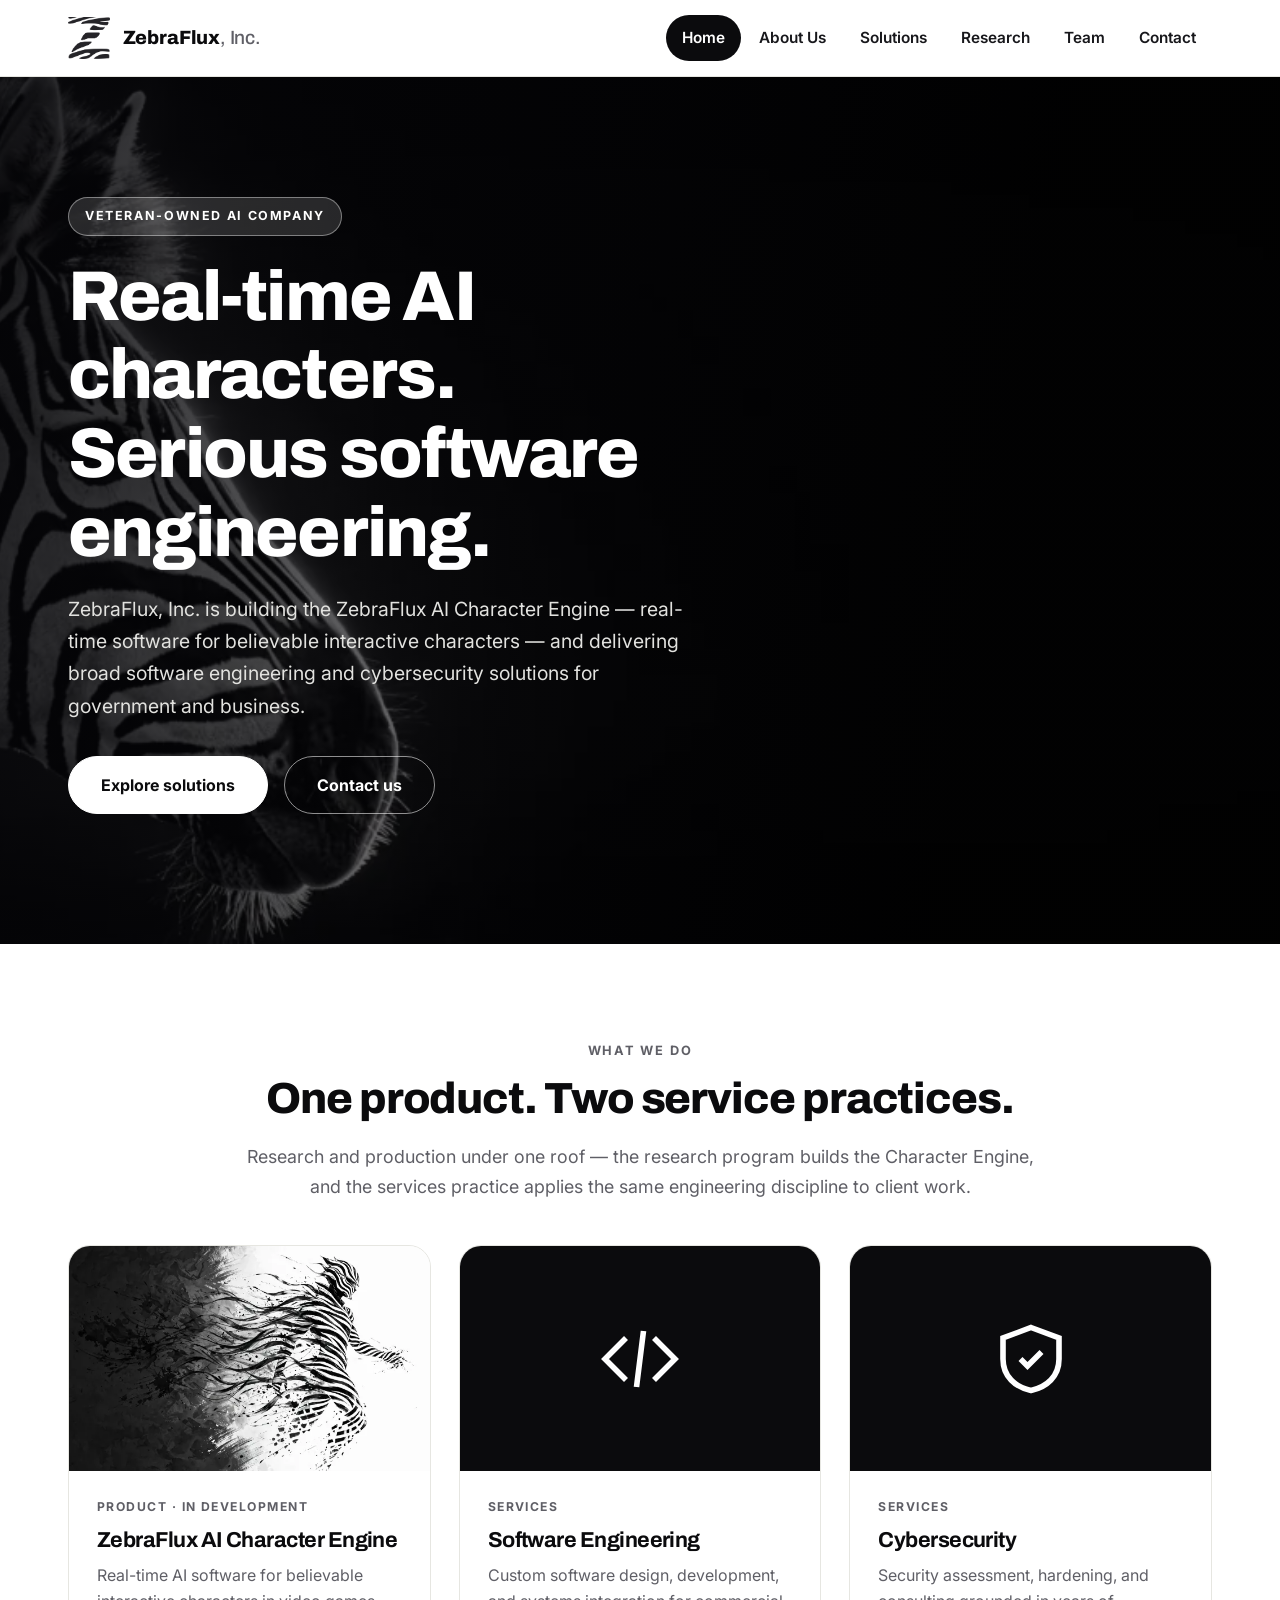
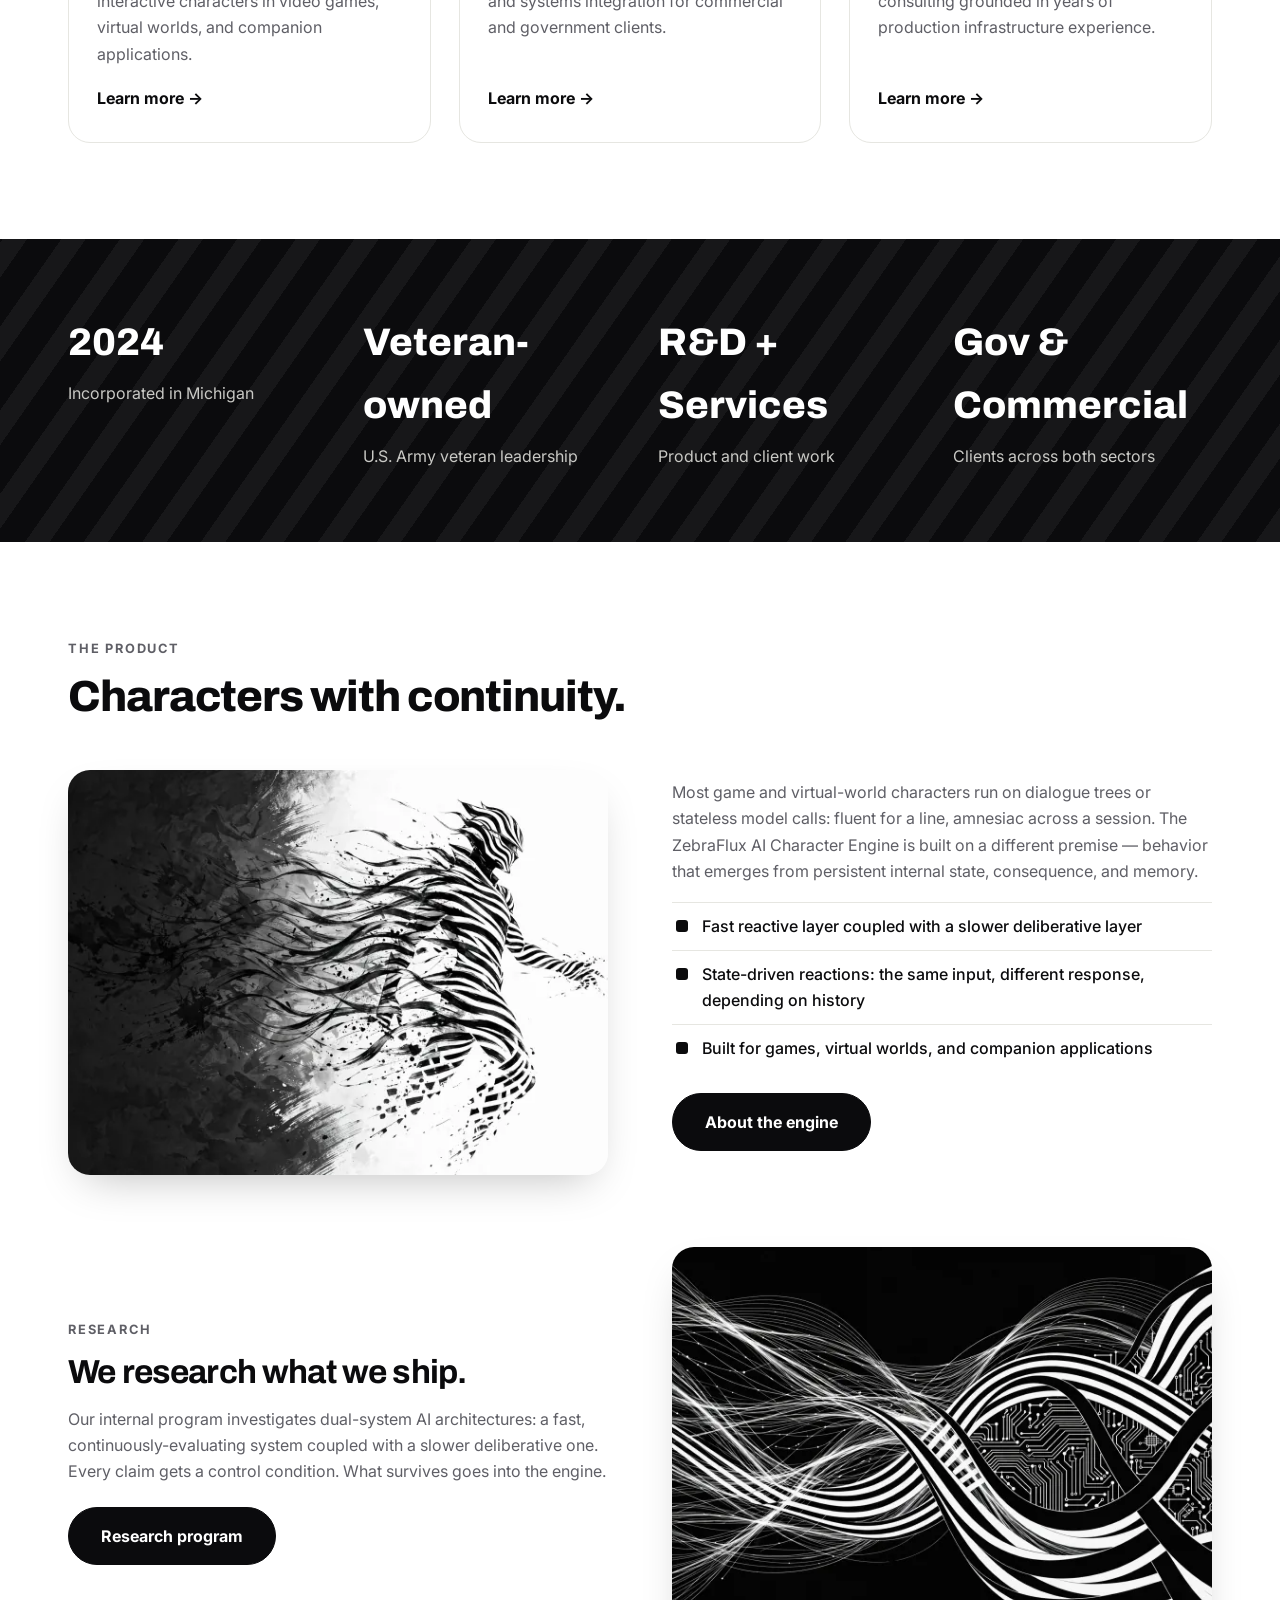
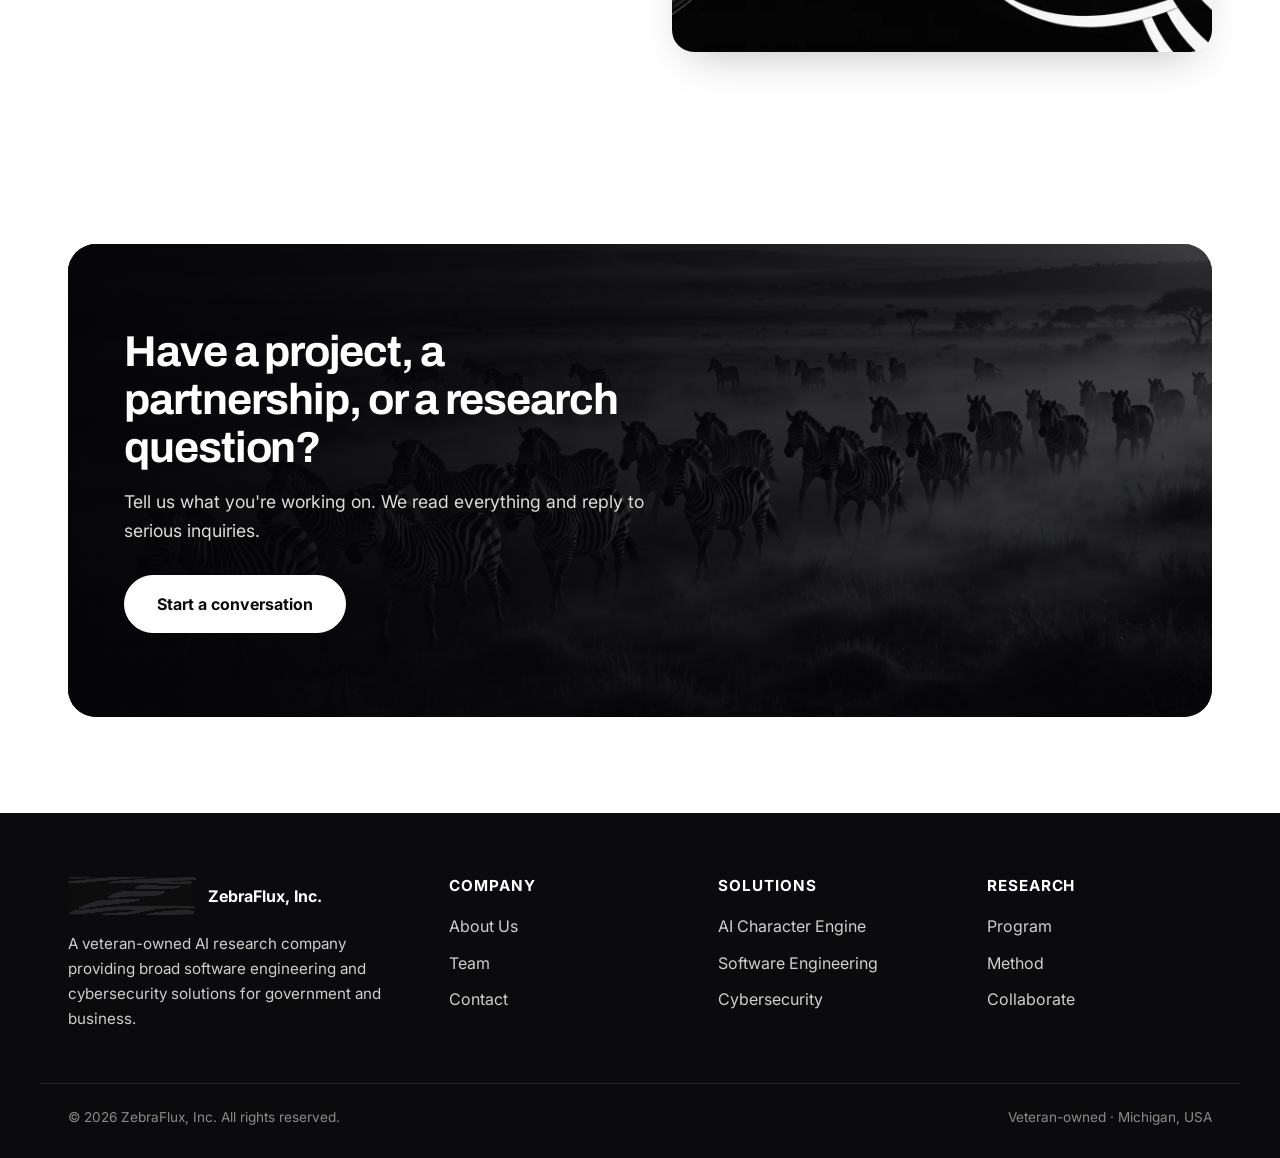
==== commit 07bd96bf: "Lighthouse: responsive WebP images, LCP priority, heading order" ====
--- a/index.html
+++ b/index.html
@@ -5,7 +5,7 @@
 <meta name="viewport" content="width=device-width, initial-scale=1.0">
 <title>ZebraFlux, Inc. — AI Research, Software Engineering & Cybersecurity</title>
 <meta name="description" content="ZebraFlux, Inc. is a veteran-owned AI research company building the ZebraFlux AI Character Engine and providing broad software engineering and cybersecurity solutions for government and business.">
-<link rel="icon" type="image/png" href="assets/zebraflux-logo-official.png">
+<link rel="icon" type="image/png" href="assets/favicon-64.png">
 <link rel="preconnect" href="https://fonts.googleapis.com">
 <link rel="preconnect" href="https://fonts.gstatic.com" crossorigin>
 <link href="https://fonts.googleapis.com/css2?family=Archivo:wght@500;700;800&family=Inter:wght@400;500;600;700&display=swap" rel="stylesheet">
@@ -16,7 +16,7 @@
 <header class="site-header">
   <div class="header-inner">
     <a class="brand" href="index.html">
-      <img src="assets/zebraflux-logo-official.png" alt="ZebraFlux logo">
+      <img src="assets/zebraflux-logo-official-128.webp" alt="ZebraFlux logo" width="128" height="129">
       <span class="brand-name">ZebraFlux<span>, Inc.</span></span>
     </a>
     <button class="nav-toggle" aria-label="Menu" onclick="document.querySelector('.nav').classList.toggle('open')">☰</button>
@@ -32,7 +32,7 @@
 </header>
 
 <section class="hero-photo">
-  <img class="bg" src="assets/hero-zebra.webp" alt="Zebra in dramatic black-and-white studio light">
+  <img class="bg" src="assets/hero-zebra.webp" srcset="assets/hero-zebra-640.webp 640w, assets/hero-zebra-1024.webp 1024w, assets/hero-zebra-1600.webp 1600w, assets/hero-zebra.webp 2736w" sizes="100vw" fetchpriority="high" alt="Zebra in dramatic black-and-white studio light">
   <div class="scrim"></div>
   <div class="hero-inner">
     <div class="constrain">
@@ -53,7 +53,7 @@
   </div>
   <div class="media-cards">
     <a class="media-card" href="solutions.html#character-engine">
-      <div class="ph"><img src="assets/engine-figure.webp" alt="Stylized character figure dissolving into zebra stripes"></div>
+      <div class="ph"><img src="assets/engine-figure.webp" srcset="assets/engine-figure-640.webp 640w, assets/engine-figure-1024.webp 1024w, assets/engine-figure-1600.webp 1600w, assets/engine-figure.webp 1920w" sizes="(max-width: 960px) 100vw, 381px" alt="Stylized character figure dissolving into zebra stripes"></div>
       <div class="tx">
         <div class="kicker">Product · In development</div>
         <h3>ZebraFlux AI Character Engine</h3>
@@ -99,7 +99,7 @@
   <p class="eyebrow">The product</p>
   <h2 class="section-title">Characters with continuity.</h2>
   <div class="feature">
-    <div class="f-media"><img src="assets/engine-figure.webp" alt="Character figure formed from zebra stripes"></div>
+    <div class="f-media"><img src="assets/engine-figure.webp" srcset="assets/engine-figure-640.webp 640w, assets/engine-figure-1024.webp 1024w, assets/engine-figure-1600.webp 1600w, assets/engine-figure.webp 1920w" sizes="(max-width: 960px) 100vw, 568px" alt="Character figure formed from zebra stripes"></div>
     <div class="f-text">
       <p>Most game and virtual-world characters run on dialogue trees or stateless model calls: fluent for a line, amnesiac across a session. The ZebraFlux AI Character Engine is built on a different premise — behavior that emerges from persistent internal state, consequence, and memory.</p>
       <ul>
@@ -111,7 +111,7 @@
     </div>
   </div>
   <div class="feature flip">
-    <div class="f-media"><img src="assets/research-dual.webp" alt="Two interweaving systems rendered as stripe-like data streams"></div>
+    <div class="f-media"><img src="assets/research-dual.webp" srcset="assets/research-dual-640.webp 640w, assets/research-dual-1024.webp 1024w, assets/research-dual-1600.webp 1600w, assets/research-dual.webp 1920w" sizes="(max-width: 960px) 100vw, 568px" alt="Two interweaving systems rendered as stripe-like data streams"></div>
     <div class="f-text">
       <p class="eyebrow">Research</p>
       <h3>We research what we ship.</h3>
@@ -123,7 +123,7 @@
 
 <section class="cta-pad">
   <div class="cta-banner">
-    <img class="bg" src="assets/about-herd.webp" alt="">
+    <img class="bg" src="assets/about-herd.webp" srcset="assets/about-herd-640.webp 640w, assets/about-herd-1024.webp 1024w, assets/about-herd-1600.webp 1600w, assets/about-herd.webp 2352w" sizes="100vw" alt="">
     <div class="scrim"></div>
     <div class="cta-inner">
       <h2>Have a project, a partnership, or a research question?</h2>
@@ -137,25 +137,25 @@
   <div class="footer-inner">
     <div>
       <div class="footer-brand">
-        <img src="assets/zebraflux-logo-official-dark.png" alt="ZebraFlux logo">
+        <img src="assets/zebraflux-logo-official-dark-128.webp" alt="ZebraFlux logo" width="128" height="129">
         <strong style="color:#fff">ZebraFlux, Inc.</strong>
       </div>
       <p style="font-size:.95rem;max-width:30em">A veteran-owned AI research company providing broad software engineering and cybersecurity solutions for government and business.</p>
     </div>
     <div>
-      <h4>Company</h4>
+      <h3>Company</h3>
       <a href="about.html">About Us</a>
       <a href="team.html">Team</a>
       <a href="contact.html">Contact</a>
     </div>
     <div>
-      <h4>Solutions</h4>
+      <h3>Solutions</h3>
       <a href="solutions.html#character-engine">AI Character Engine</a>
       <a href="solutions.html#engineering">Software Engineering</a>
       <a href="solutions.html#cybersecurity">Cybersecurity</a>
     </div>
     <div>
-      <h4>Research</h4>
+      <h3>Research</h3>
       <a href="research.html">Program</a>
       <a href="research.html#method">Method</a>
       <a href="contact.html">Collaborate</a>
@@ -167,5 +167,18 @@
   </div>
 </footer>
 <script src="js/main.js"></script>
+<!--Start of Tawk.to Script-->
+<script type="text/javascript">
+    var Tawk_API=Tawk_API||{}, Tawk_LoadStart=new Date();
+    (function(){
+        var s1=document.createElement("script"),s0=document.getElementsByTagName("script")[0];
+        s1.async=true;
+        s1.src='https://embed.tawk.to/6643040607f59932ab3f4c1a/1htqsfe61';
+        s1.charset='UTF-8';
+        s1.setAttribute('crossorigin','*');
+        s0.parentNode.insertBefore(s1,s0);
+    })();
+</script>
+<!--End of Tawk.to Script-->
 </body>
 </html>
--- a/css/style.css
+++ b/css/style.css
@@ -127,8 +127,9 @@
 .photo-frame { position: relative; background: repeating-linear-gradient(-55deg, #141419 0 24px, #202027 24px 48px); min-height: 320px; display: flex; flex-direction: column; align-items: center; justify-content: center; gap: 14px; color: #fff; }
 .photo-frame .mono { width: 92px; height: 92px; border-radius: 50%; border: 2px solid rgba(255,255,255,.7); display: flex; align-items: center; justify-content: center; font-family: var(--display); font-weight: 800; font-size: 1.9rem; }
 .photo-frame .cap { font-size: .82rem; letter-spacing: .1em; text-transform: uppercase; color: #b9b9b4; text-align: center; padding: 0 20px; }
+img.photo-frame { width: 100%; height: 100%; object-fit: cover; }
 .member .bio { padding: 36px 34px; }
-.member .bio h3 { margin: 0 0 4px; font-size: 1.5rem; }
+.member .bio h2 { margin: 0 0 4px; font-size: 1.5rem; }
 .member .role { font-weight: 700; color: var(--muted); font-size: .95rem; margin-bottom: 16px; }
 .member .bio p { color: var(--muted); margin: 0; }
 
@@ -146,14 +147,14 @@
 .info-panel { border-radius: var(--radius); overflow: hidden; background: var(--ink); color: #fff; }
 .info-panel img { width: 100%; aspect-ratio: 16/9; object-fit: cover; }
 .info-panel .tx { padding: 32px; }
-.info-panel h3 { margin: 0 0 10px; }
+.info-panel h2 { margin: 0 0 10px; }
 .info-panel p { color: #c9c9c5; margin: 0 0 8px; }
 .info-panel a.mail { color: #fff; font-weight: 700; font-size: 1.1rem; }
 
 /* ---------- footer ---------- */
 footer { background: var(--ink); color: #cfcfcb; margin-top: 0; }
 .footer-inner { max-width: var(--maxw); margin: 0 auto; padding: 64px 28px 36px; display: grid; grid-template-columns: 1.5fr 1fr 1fr 1fr; gap: 44px; }
-.footer-inner h4 { color: #fff; margin: 0 0 14px; font-size: .95rem; font-family: var(--body); letter-spacing: .06em; text-transform: uppercase; }
+.footer-inner h3 { color: #fff; margin: 0 0 14px; font-size: .95rem; font-family: var(--body); letter-spacing: .06em; text-transform: uppercase; }
 .footer-inner a { color: #cfcfcb; text-decoration: none; display: block; padding: 5px 0; }
 .footer-inner a:hover { color: #fff; }
 .footer-brand { display: flex; align-items: center; gap: 12px; margin-bottom: 16px; }
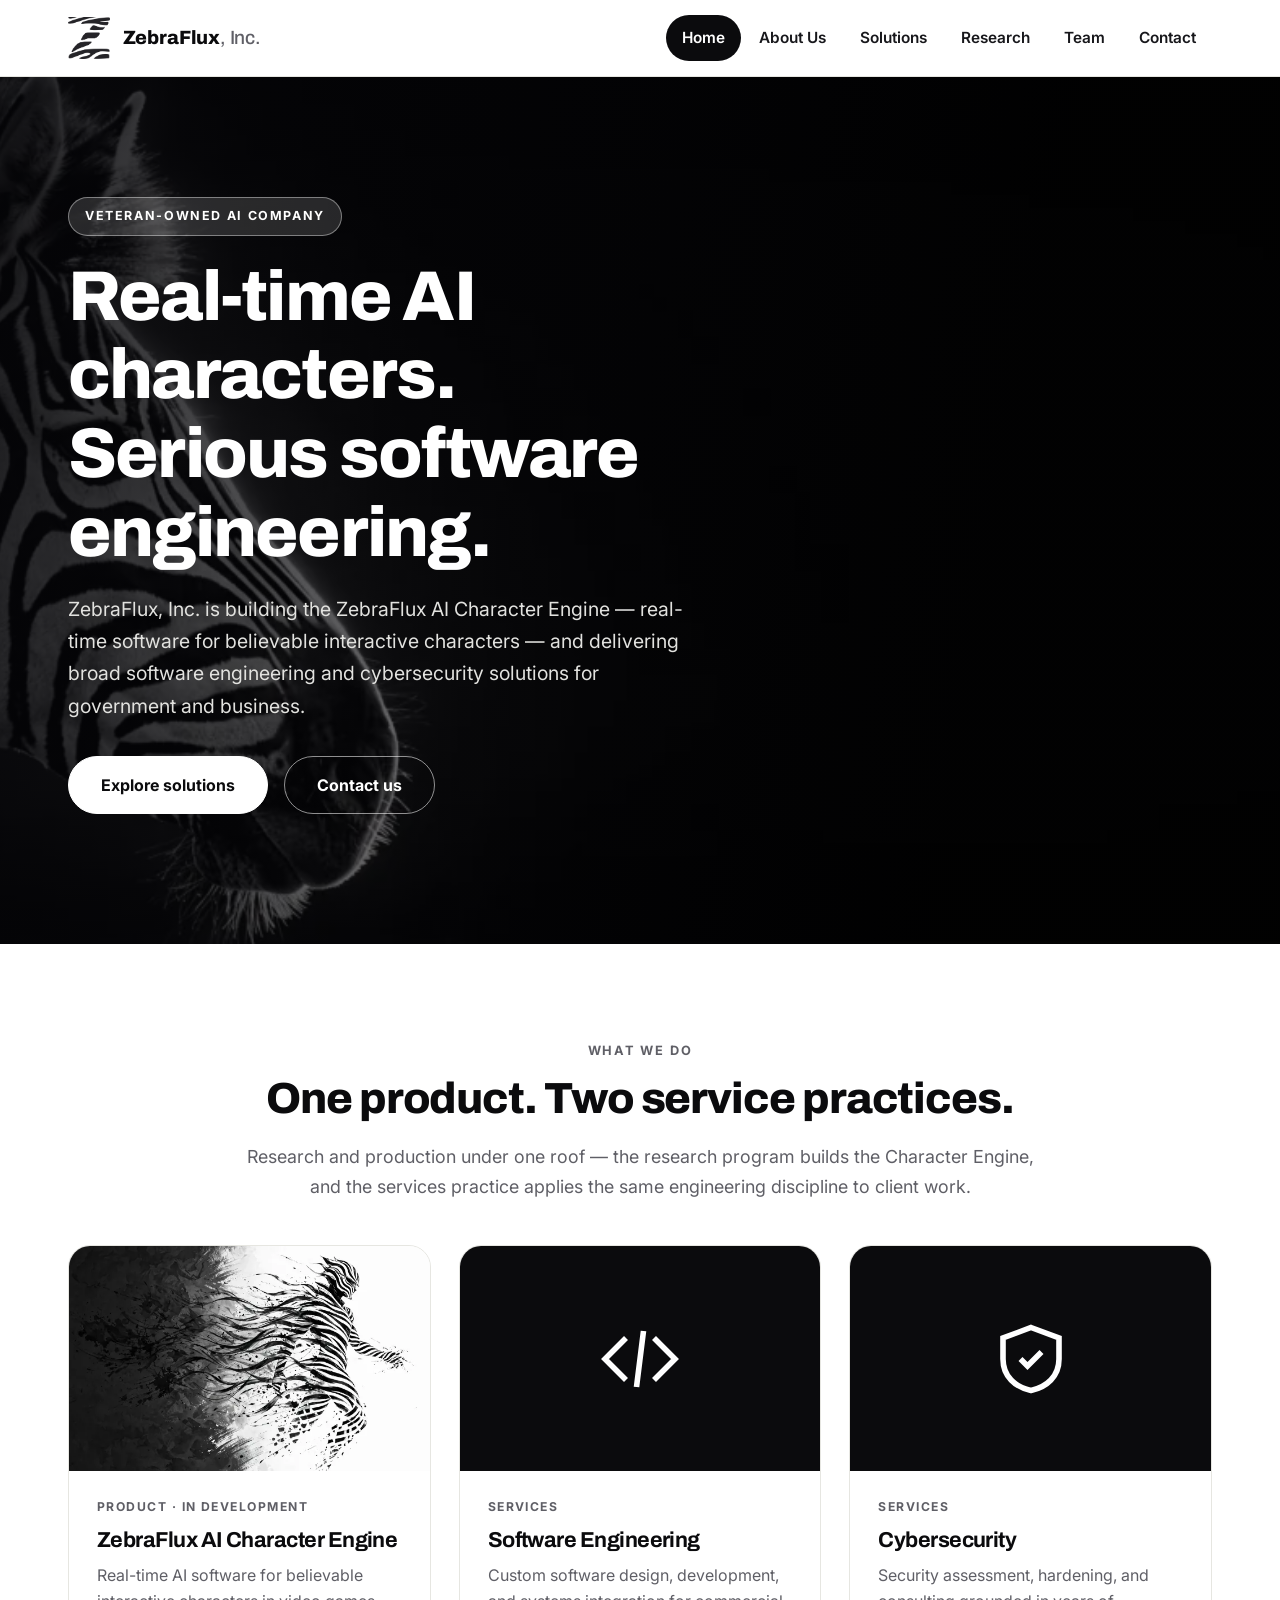
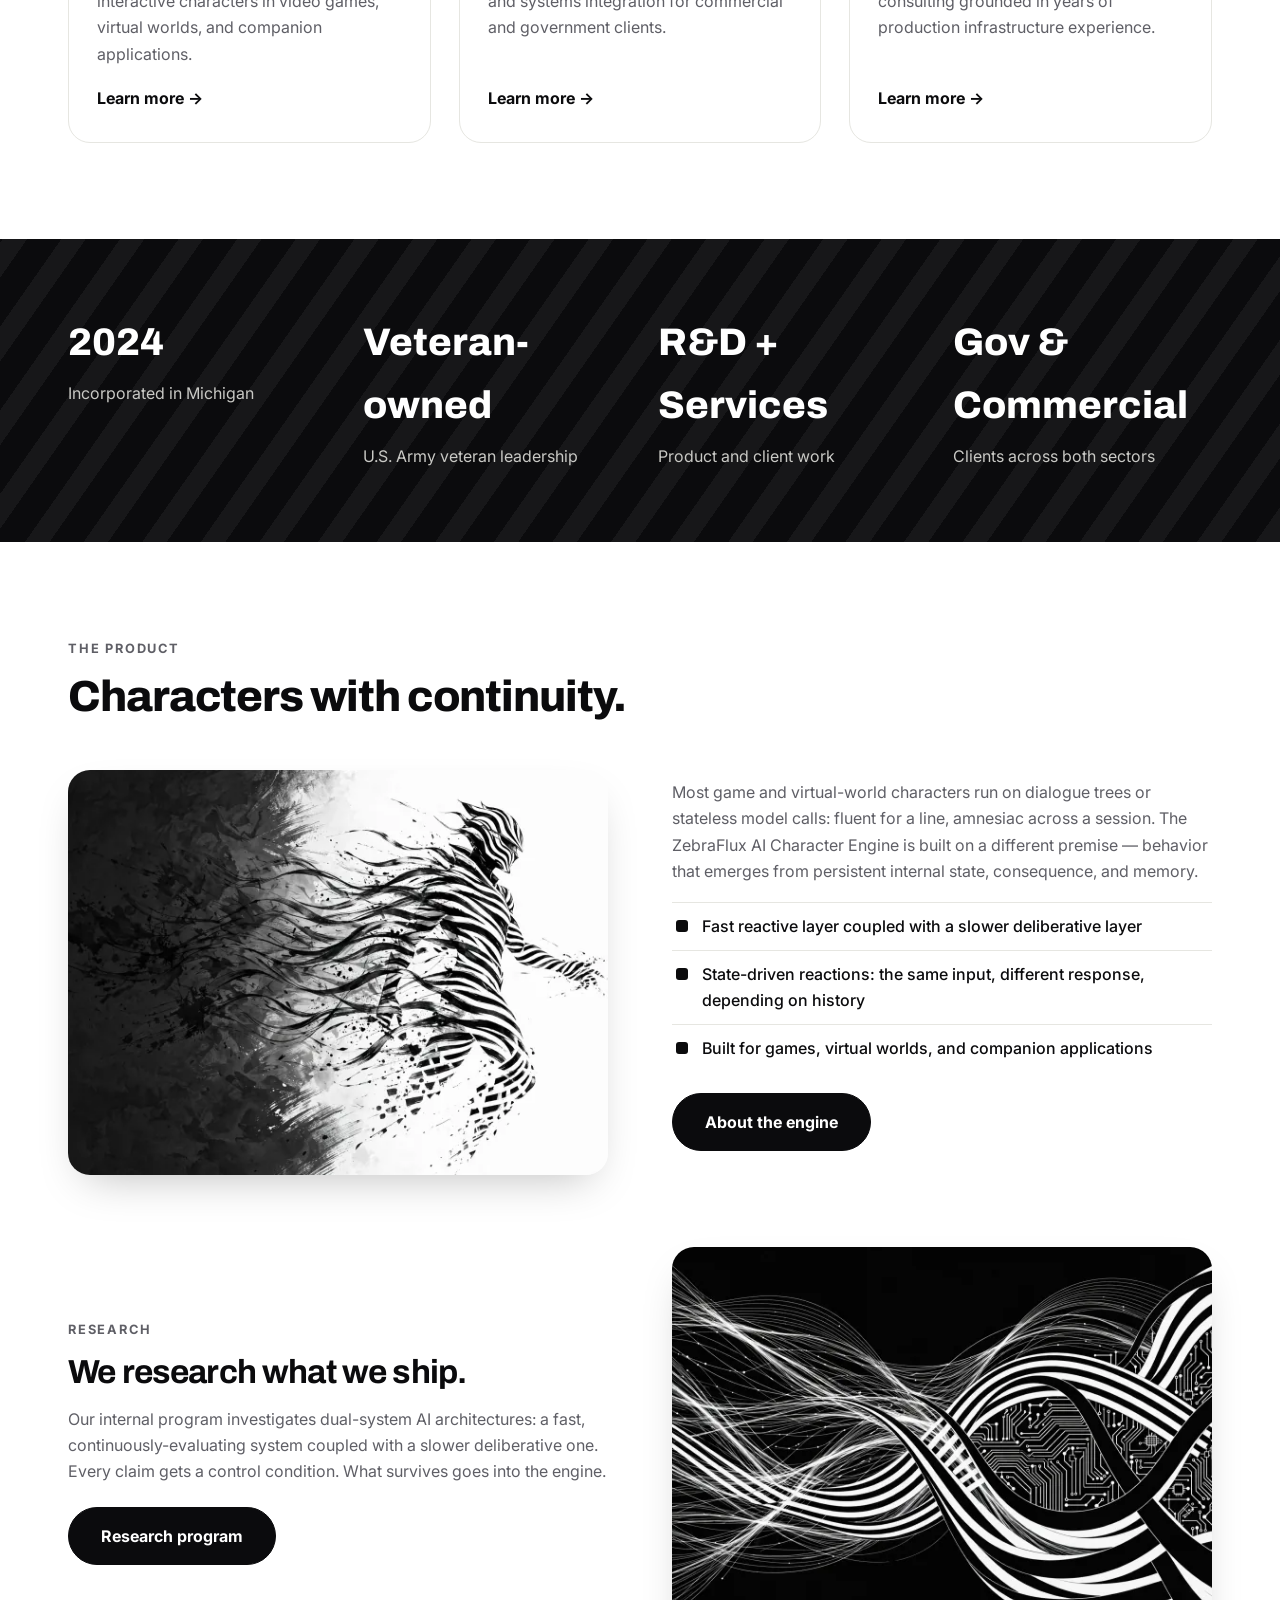
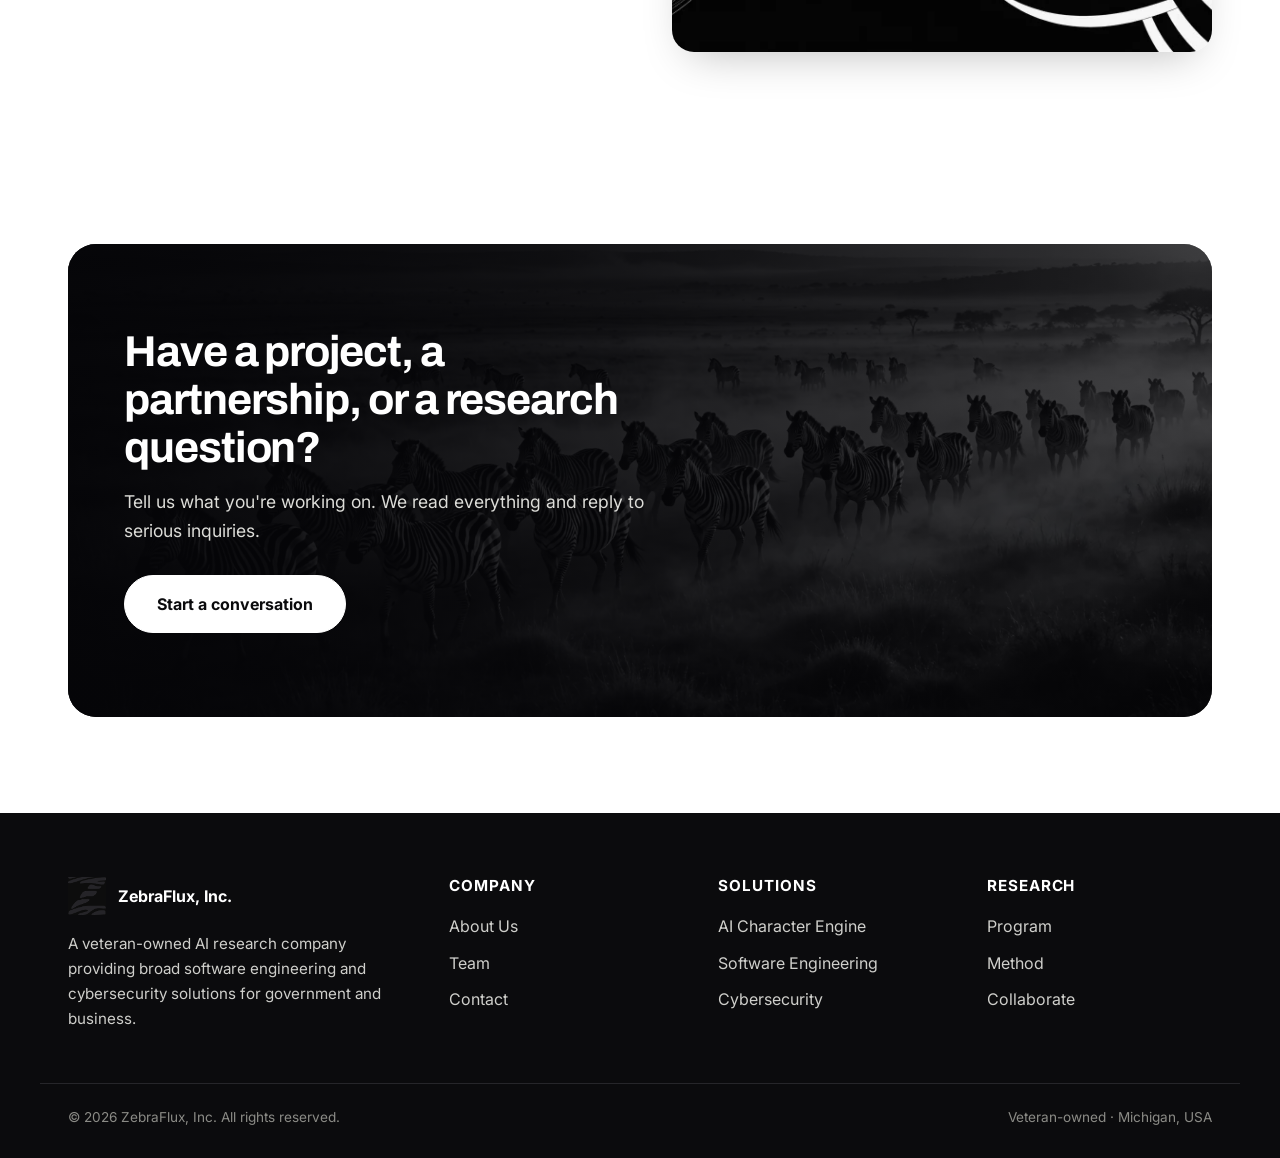
==== commit 3fe907eb: "Add main landmark to all pages; strengthen contact field borders for visibility" ====
--- a/index.html
+++ b/index.html
@@ -30,6 +30,7 @@
     </nav>
   </div>
 </header>
+<main>
 
 <section class="hero-photo">
   <img class="bg" src="assets/hero-zebra.webp" srcset="assets/hero-zebra-640.webp 640w, assets/hero-zebra-1024.webp 1024w, assets/hero-zebra-1600.webp 1600w, assets/hero-zebra.webp 2736w" sizes="100vw" fetchpriority="high" alt="Zebra in dramatic black-and-white studio light">
@@ -133,6 +134,7 @@
   </div>
 </section>
 
+</main>
 <footer>
   <div class="footer-inner">
     <div>
@@ -175,7 +177,6 @@
         s1.async=true;
         s1.src='https://embed.tawk.to/6643040607f59932ab3f4c1a/1htqsfe61';
         s1.charset='UTF-8';
-        s1.setAttribute('crossorigin','*');
         s0.parentNode.insertBefore(s1,s0);
     })();
 </script>
--- a/css/style.css
+++ b/css/style.css
@@ -140,7 +140,7 @@
 .field { display: flex; flex-direction: column; gap: 6px; }
 .field.full { grid-column: 1 / -1; }
 .field label { font-weight: 700; font-size: .9rem; }
-.field input, .field select, .field textarea { font: inherit; padding: 13px 15px; border: 1px solid var(--line); border-radius: 12px; background: #fff; color: var(--ink); }
+.field input, .field select, .field textarea { font: inherit; padding: 13px 15px; border: 1px solid rgba(19,29,37,.45); border-radius: 12px; background: #fff; color: var(--ink); }
 .field input:focus, .field select:focus, .field textarea:focus { outline: 2px solid var(--ink); outline-offset: 1px; }
 .field textarea { min-height: 150px; resize: vertical; }
 .form-note { font-size: .92rem; color: var(--muted); margin-top: 14px; min-height: 1.4em; }
@@ -158,7 +158,7 @@
 .footer-inner a { color: #cfcfcb; text-decoration: none; display: block; padding: 5px 0; }
 .footer-inner a:hover { color: #fff; }
 .footer-brand { display: flex; align-items: center; gap: 12px; margin-bottom: 16px; }
-.footer-brand img { height: 38px; }
+.footer-brand img { height: 38px; width: auto; }
 .fineprint { max-width: var(--maxw); margin: 0 auto; padding: 22px 28px 30px; font-size: .85rem; color: #8b8b86; border-top: 1px solid #26262a; display: flex; justify-content: space-between; flex-wrap: wrap; gap: 8px; }
 
 /* ---------- responsive ---------- */
